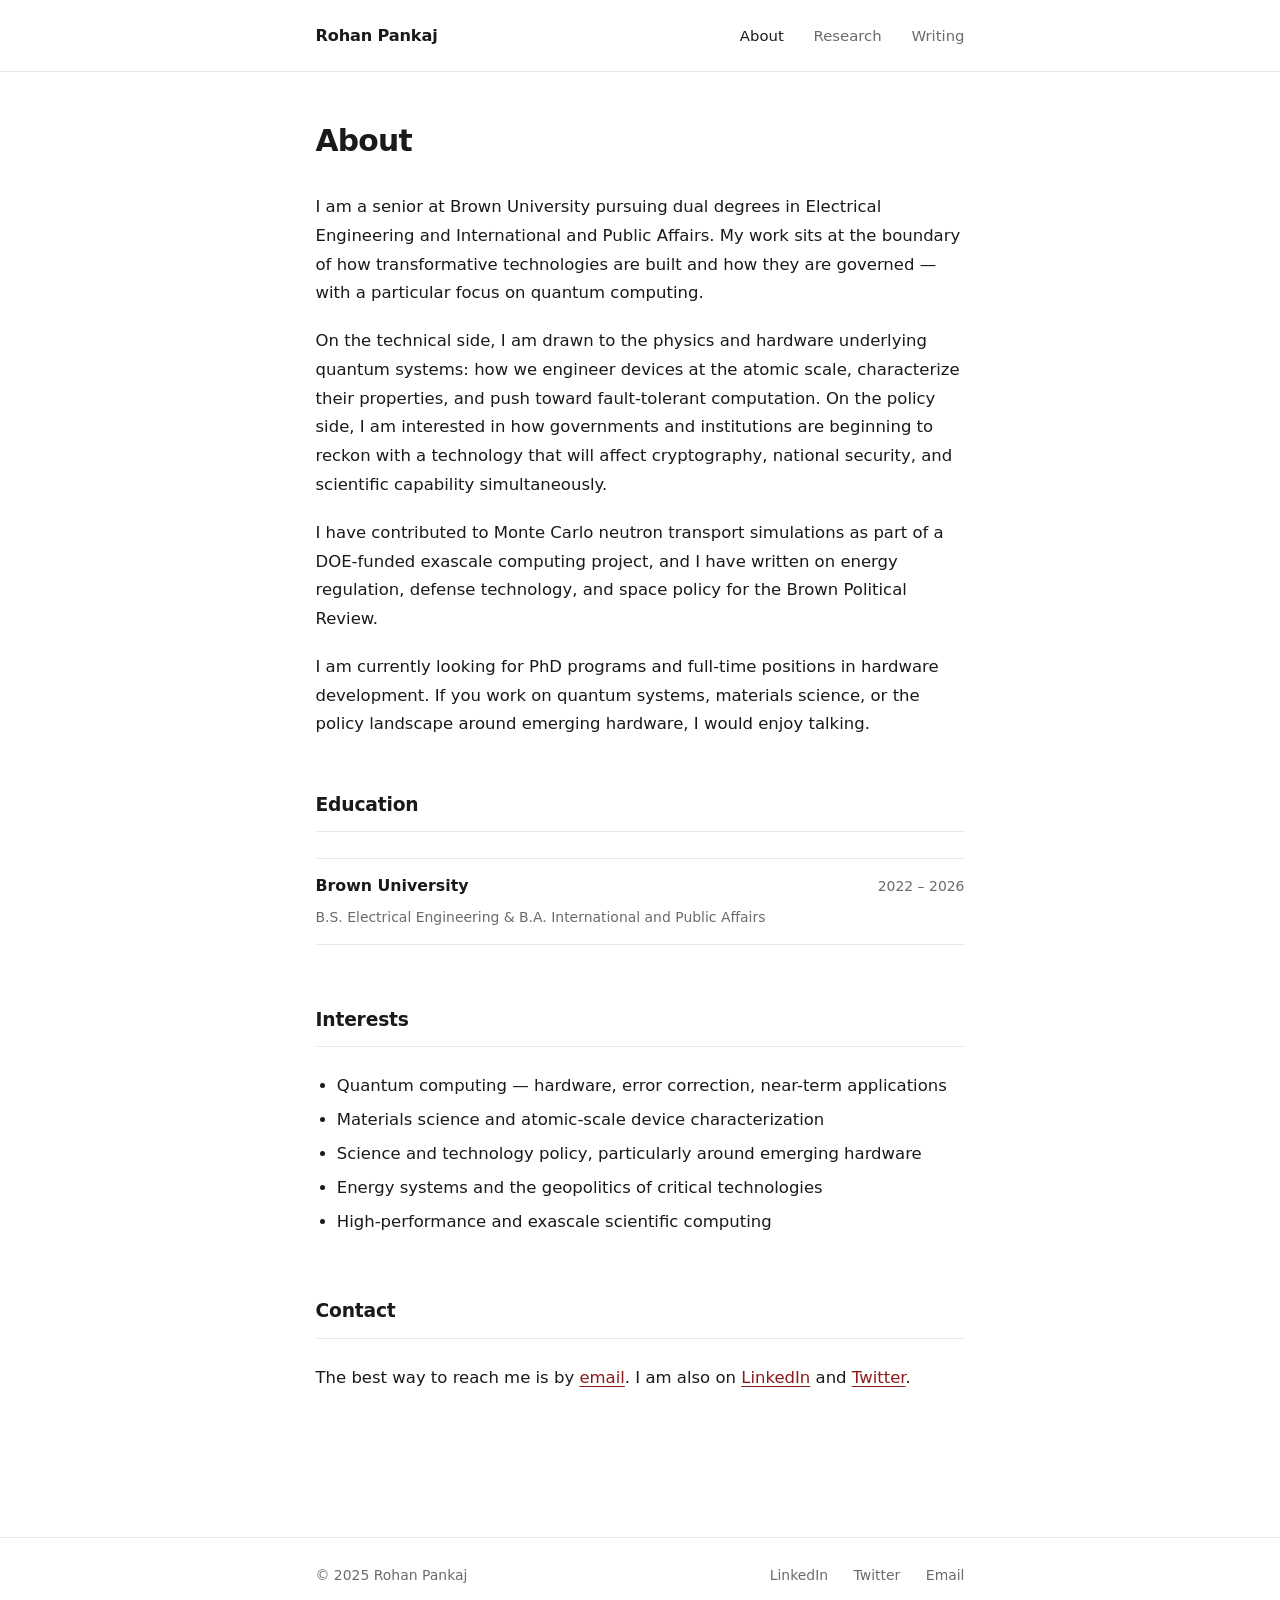
==== about.html @ aa8442dc "Initial commit" ====
<!DOCTYPE html>
<html lang="en">
<head>
  <meta charset="UTF-8" />
  <meta name="viewport" content="width=device-width, initial-scale=1.0" />
  <title>About &mdash; Rohan Pankaj</title>
  <meta name="description" content="About Rohan Pankaj — quantum computing, hardware, and science policy at Brown University." />
  <link rel="stylesheet" href="css/style.css" />
</head>
<body>

<nav>
  <div class="container">
    <a href="index.html" class="nav-name">Rohan Pankaj</a>
    <ul class="nav-links">
      <li><a href="about.html" class="active">About</a></li>
      <li><a href="research.html">Research</a></li>
      <li><a href="writing.html">Writing</a></li>
    </ul>
  </div>
</nav>

<main>
  <div class="container">

    <h1 class="page-title">About</h1>

    <div class="prose">
      <p>
        I am a senior at Brown University pursuing dual degrees in Electrical Engineering
        and International and Public Affairs. My work sits at the boundary of how
        transformative technologies are built and how they are governed — with a particular
        focus on quantum computing.
      </p>
      <p>
        On the technical side, I am drawn to the physics and hardware underlying quantum
        systems: how we engineer devices at the atomic scale, characterize their properties,
        and push toward fault-tolerant computation. On the policy side, I am interested in
        how governments and institutions are beginning to reckon with a technology that will
        affect cryptography, national security, and scientific capability simultaneously.
      </p>
      <p>
        I have contributed to Monte Carlo neutron transport simulations as part of a
        DOE-funded exascale computing project, and I have written on energy regulation,
        defense technology, and space policy for the Brown Political Review.
      </p>
      <p>
        I am currently looking for PhD programs and full-time positions in hardware
        development. If you work on quantum systems, materials science, or the policy
        landscape around emerging hardware, I would enjoy talking.
      </p>
    </div>

    <section class="section" style="margin-top: 3rem;">
      <div class="section-header">
        <h2>Education</h2>
      </div>
      <div>
        <div class="edu-item">
          <div class="edu-left">
            <h3>Brown University</h3>
            <span class="edu-detail">B.S. Electrical Engineering &amp; B.A. International and Public Affairs</span>
          </div>
          <span class="edu-year">2022 &ndash; 2026</span>
        </div>
      </div>
    </section>

    <section class="section">
      <div class="section-header">
        <h2>Interests</h2>
      </div>
      <div class="prose">
        <ul>
          <li>Quantum computing &mdash; hardware, error correction, near-term applications</li>
          <li>Materials science and atomic-scale device characterization</li>
          <li>Science and technology policy, particularly around emerging hardware</li>
          <li>Energy systems and the geopolitics of critical technologies</li>
          <li>High-performance and exascale scientific computing</li>
        </ul>
      </div>
    </section>

    <section class="section">
      <div class="section-header">
        <h2>Contact</h2>
      </div>
      <div class="prose">
        <p>
          The best way to reach me is by <a href="mailto:rohan@rohanpankaj.com">email</a>.
          I am also on <a href="https://linkedin.com/in/rohanpankaj" target="_blank" rel="noopener">LinkedIn</a>
          and <a href="https://twitter.com/RohanSPankaj" target="_blank" rel="noopener">Twitter</a>.
        </p>
      </div>
    </section>

  </div>
</main>

<footer>
  <div class="container">
    <span class="footer-copy">&copy; 2025 Rohan Pankaj</span>
    <div class="footer-links">
      <a href="https://linkedin.com/in/rohanpankaj" target="_blank" rel="noopener">LinkedIn</a>
      <a href="https://twitter.com/RohanSPankaj" target="_blank" rel="noopener">Twitter</a>
      <a href="mailto:rohan@rohanpankaj.com">Email</a>
    </div>
  </div>
</footer>

</body>
</html>
---- css/style.css ----
*, *::before, *::after {
  box-sizing: border-box;
  margin: 0;
  padding: 0;
}

:root {
  --bg: #ffffff;
  --surface: #f7f7f7;
  --text: #1a1a1a;
  --text-muted: #6b6b6b;
  --accent: #8B1A1A;
  --accent-light: #fdf3f3;
  --border: #e8e8e8;
  --max-w: 700px;
}

html {
  font-size: 17px;
  scroll-behavior: smooth;
}

body {
  background: var(--bg);
  color: var(--text);
  font-family: system-ui, -apple-system, BlinkMacSystemFont, 'Segoe UI', Helvetica, Arial, sans-serif;
  line-height: 1.65;
  min-height: 100vh;
  display: flex;
  flex-direction: column;
}

/* ── Layout ── */
.container {
  max-width: var(--max-w);
  margin: 0 auto;
  padding: 0 1.5rem;
}

main {
  flex: 1;
  padding: 3rem 0 5rem;
}

/* ── Nav ── */
nav {
  border-bottom: 1px solid var(--border);
  padding: 1.25rem 0;
}

nav .container {
  display: flex;
  align-items: baseline;
  justify-content: space-between;
  flex-wrap: wrap;
  gap: 0.75rem;
}

.nav-name {
  font-weight: 600;
  font-size: 0.95rem;
  color: var(--text);
  text-decoration: none;
  letter-spacing: -0.01em;
}

.nav-links {
  display: flex;
  gap: 1.75rem;
  list-style: none;
}

.nav-links a {
  color: var(--text-muted);
  text-decoration: none;
  font-size: 0.875rem;
  transition: color 0.12s;
}

.nav-links a:hover,
.nav-links a.active {
  color: var(--text);
}

/* ── Footer ── */
footer {
  border-top: 1px solid var(--border);
  padding: 1.5rem 0;
}

footer .container {
  display: flex;
  justify-content: space-between;
  align-items: center;
  flex-wrap: wrap;
  gap: 0.5rem;
}

.footer-copy {
  font-size: 0.82rem;
  color: var(--text-muted);
}

.footer-links {
  display: flex;
  gap: 1.5rem;
}

.footer-links a {
  font-size: 0.82rem;
  color: var(--text-muted);
  text-decoration: none;
  transition: color 0.12s;
}

.footer-links a:hover {
  color: var(--accent);
}

/* ── Typography ── */
h1 {
  font-size: 2rem;
  font-weight: 600;
  line-height: 1.2;
  letter-spacing: -0.025em;
}

h2 {
  font-size: 1.1rem;
  font-weight: 600;
  letter-spacing: -0.01em;
}

h3 {
  font-size: 0.95rem;
  font-weight: 600;
}

p { margin-bottom: 1rem; }
p:last-child { margin-bottom: 0; }

a { color: var(--accent); }

/* ── Section ── */
.section {
  margin-bottom: 3.5rem;
}

.section-header {
  display: flex;
  align-items: baseline;
  justify-content: space-between;
  border-bottom: 1px solid var(--border);
  padding-bottom: 0.6rem;
  margin-bottom: 1.5rem;
}

.section-header h2 { margin: 0; }

.see-all {
  font-size: 0.8rem;
  color: var(--text-muted);
  text-decoration: none;
  transition: color 0.12s;
}

.see-all:hover { color: var(--accent); }

/* ── Hero ── */
.hero {
  margin-bottom: 4rem;
  padding-top: 1rem;
}

.hero h1 {
  margin-bottom: 0.4rem;
}

.hero .tagline {
  font-size: 0.95rem;
  color: var(--text-muted);
  margin-bottom: 1.5rem;
}

.hero-bio {
  font-size: 1rem;
  line-height: 1.7;
  max-width: 600px;
  color: var(--text);
}

/* ── Writing list ── */
.writing-list {
  display: flex;
  flex-direction: column;
}

.writing-item {
  display: flex;
  justify-content: space-between;
  align-items: baseline;
  padding: 0.9rem 0;
  border-bottom: 1px solid var(--border);
  gap: 1rem;
}

.writing-item:first-child {
  border-top: 1px solid var(--border);
}

.writing-item-left { flex: 1; }

.writing-item .source {
  font-size: 0.72rem;
  text-transform: uppercase;
  letter-spacing: 0.06em;
  color: var(--text-muted);
  display: block;
  margin-bottom: 0.15rem;
}

.writing-item a {
  text-decoration: none;
  color: var(--text);
  font-size: 0.93rem;
  transition: color 0.12s;
}

.writing-item a:hover { color: var(--accent); }

.writing-item .date {
  font-size: 0.78rem;
  color: var(--text-muted);
  white-space: nowrap;
  flex-shrink: 0;
}

.draft-badge {
  display: inline-block;
  font-size: 0.68rem;
  padding: 0.1rem 0.45rem;
  background: #f0f0f0;
  color: var(--text-muted);
  border-radius: 3px;
  vertical-align: middle;
  margin-left: 0.4rem;
  letter-spacing: 0.03em;
}

/* ── Project cards ── */
.project-list {
  display: flex;
  flex-direction: column;
  gap: 1rem;
}

.project-card {
  padding: 1.25rem 1.5rem;
  background: var(--surface);
  border-radius: 6px;
  border: 1px solid var(--border);
}

.project-card-top {
  display: flex;
  align-items: baseline;
  justify-content: space-between;
  gap: 1rem;
  margin-bottom: 0.4rem;
  flex-wrap: wrap;
}

.project-card h3 { font-size: 0.95rem; }

.project-org {
  font-size: 0.75rem;
  color: var(--text-muted);
  text-transform: uppercase;
  letter-spacing: 0.05em;
  white-space: nowrap;
}

.project-card p {
  font-size: 0.875rem;
  color: var(--text-muted);
  margin-bottom: 0.75rem;
}

.project-link {
  font-size: 0.82rem;
  text-decoration: none;
  color: var(--accent);
  transition: opacity 0.12s;
}

.project-link:hover { opacity: 0.75; }

/* ── Publications ── */
.pub-list {
  display: flex;
  flex-direction: column;
}

.pub-item {
  padding: 1rem 0;
  border-bottom: 1px solid var(--border);
}

.pub-item:first-child { border-top: 1px solid var(--border); }

.pub-title {
  font-size: 0.93rem;
  font-weight: 600;
  margin-bottom: 0.3rem;
  line-height: 1.45;
}

.pub-authors {
  font-size: 0.8rem;
  color: var(--text-muted);
  margin-bottom: 0.25rem;
  line-height: 1.5;
}

.pub-venue {
  font-size: 0.8rem;
  color: var(--text-muted);
  margin-bottom: 0.35rem;
}

.pub-link {
  font-size: 0.8rem;
  color: var(--accent);
  text-decoration: none;
}

.pub-link:hover { text-decoration: underline; }

/* ── Semantic Scholar auto-load ── */
#pubs-loading {
  font-size: 0.85rem;
  color: var(--text-muted);
  padding: 1rem 0;
}

/* ── Prose (about + post pages) ── */
.page-title {
  font-size: 1.75rem;
  font-weight: 600;
  letter-spacing: -0.025em;
  margin-bottom: 2rem;
}

.prose {
  font-size: 0.97rem;
  line-height: 1.75;
}

.prose h2 {
  font-size: 1.05rem;
  font-weight: 600;
  margin-top: 2.25rem;
  margin-bottom: 0.6rem;
  color: var(--text);
}

.prose p { margin-bottom: 1.1rem; }

.prose a {
  text-underline-offset: 3px;
  text-decoration-thickness: 1px;
}

.prose ul {
  padding-left: 1.25rem;
  margin-bottom: 1.1rem;
}

.prose li { margin-bottom: 0.3rem; }

/* ── Education list ── */
.edu-item {
  display: flex;
  justify-content: space-between;
  align-items: baseline;
  padding: 0.85rem 0;
  border-bottom: 1px solid var(--border);
  flex-wrap: wrap;
  gap: 0.25rem;
}

.edu-item:first-child { border-top: 1px solid var(--border); }

.edu-left h3 { font-size: 0.93rem; margin-bottom: 0.15rem; }

.edu-detail {
  font-size: 0.82rem;
  color: var(--text-muted);
}

.edu-year {
  font-size: 0.82rem;
  color: var(--text-muted);
  white-space: nowrap;
}

/* ── Post page ── */
.post-header {
  margin-bottom: 2.5rem;
  padding-bottom: 1.5rem;
  border-bottom: 1px solid var(--border);
}

.post-header h1 {
  font-size: 1.65rem;
  margin-bottom: 0.5rem;
}

.post-meta {
  font-size: 0.83rem;
  color: var(--text-muted);
}

.post-back {
  display: inline-block;
  font-size: 0.83rem;
  color: var(--text-muted);
  text-decoration: none;
  margin-bottom: 2rem;
  transition: color 0.12s;
}

.post-back:hover { color: var(--accent); }

.post-body {
  font-size: 1rem;
  line-height: 1.78;
}

.post-body h2 {
  font-size: 1.1rem;
  font-weight: 600;
  margin-top: 2.25rem;
  margin-bottom: 0.75rem;
  letter-spacing: -0.01em;
}

.post-body p { margin-bottom: 1.2rem; }

.post-body a {
  text-underline-offset: 3px;
  text-decoration-thickness: 1px;
}

/* ── Red accent details ── */
.accent-rule {
  display: block;
  width: 2.5rem;
  height: 2px;
  background: var(--accent);
  margin-bottom: 1.75rem;
}

/* ── Responsive ── */
@media (max-width: 580px) {
  html { font-size: 16px; }

  h1 { font-size: 1.65rem; }

  main { padding: 2rem 0 3.5rem; }

  .hero { margin-bottom: 2.5rem; }

  .nav-links { gap: 1.1rem; }

  .writing-item {
    flex-direction: column;
    gap: 0.2rem;
    align-items: flex-start;
  }

  .edu-item { flex-direction: column; gap: 0.1rem; }

  .project-card-top { flex-direction: column; gap: 0.2rem; }

  footer .container { flex-direction: column; align-items: flex-start; }
}
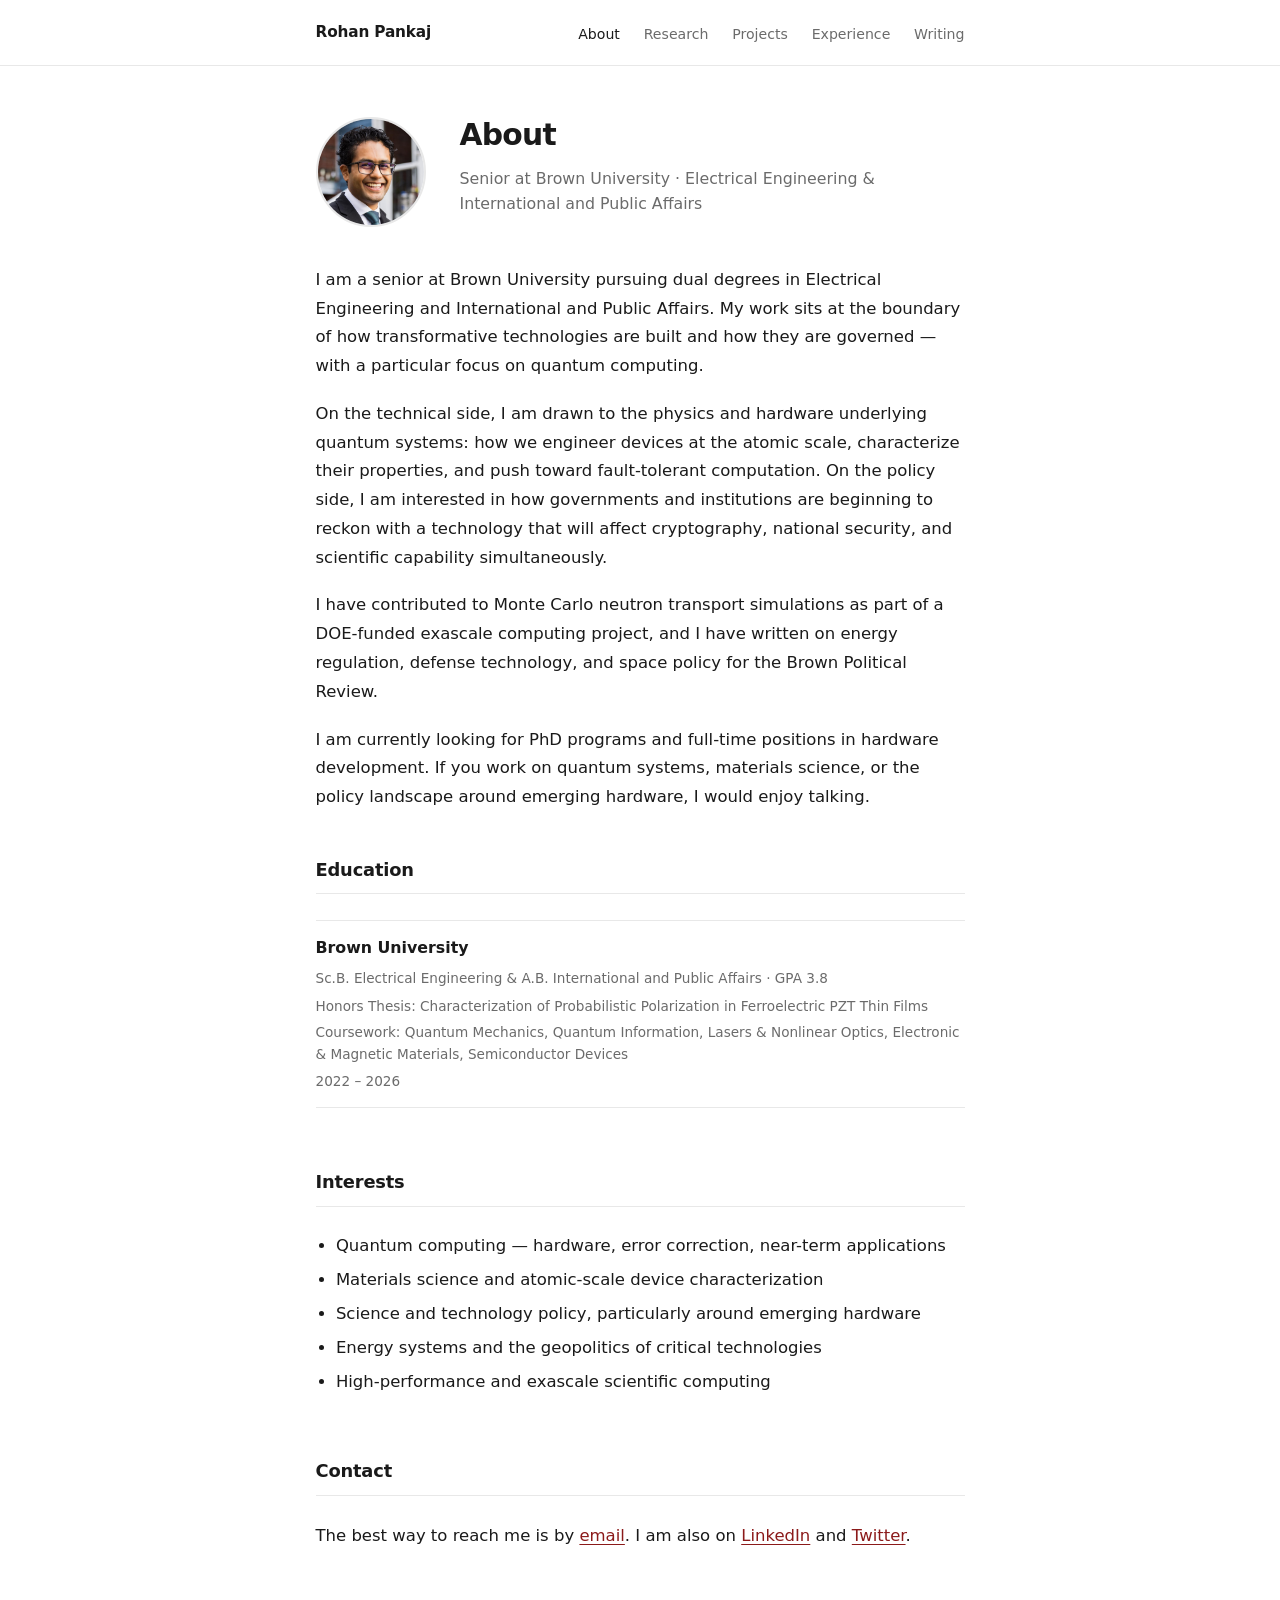
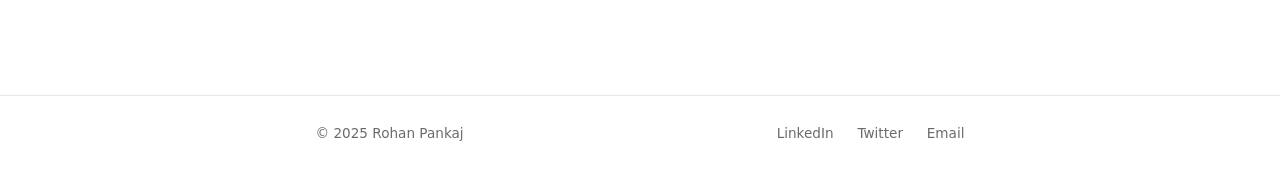
==== commit 0bd18e66: "Add projects, experience pages; photos, Bloch sphere animation" ====
--- a/about.html
+++ b/about.html
@@ -15,6 +15,8 @@
     <ul class="nav-links">
       <li><a href="about.html" class="active">About</a></li>
       <li><a href="research.html">Research</a></li>
+      <li><a href="projects.html">Projects</a></li>
+      <li><a href="experience.html">Experience</a></li>
       <li><a href="writing.html">Writing</a></li>
     </ul>
   </div>
@@ -23,14 +25,26 @@
 <main>
   <div class="container">
 
-    <h1 class="page-title">About</h1>
+    <div class="about-header fade-in">
+      <img
+        src="photos/headshot.jpg"
+        alt="Rohan Pankaj"
+        class="about-photo"
+      />
+      <div class="about-header-text">
+        <h1 class="page-title">About</h1>
+        <p style="font-size:0.93rem; color:var(--text-muted); line-height:1.6;">
+          Senior at Brown University &middot; Electrical Engineering &amp; International and Public Affairs
+        </p>
+      </div>
+    </div>
 
-    <div class="prose">
+    <div class="prose fade-in">
       <p>
         I am a senior at Brown University pursuing dual degrees in Electrical Engineering
         and International and Public Affairs. My work sits at the boundary of how
-        transformative technologies are built and how they are governed — with a particular
-        focus on quantum computing.
+        transformative technologies are built and how they are governed &mdash; with a
+        particular focus on quantum computing.
       </p>
       <p>
         On the technical side, I am drawn to the physics and hardware underlying quantum
@@ -51,7 +65,7 @@
       </p>
     </div>
 
-    <section class="section" style="margin-top: 3rem;">
+    <section class="section fade-in" style="margin-top:2.5rem;">
       <div class="section-header">
         <h2>Education</h2>
       </div>
@@ -59,14 +73,21 @@
         <div class="edu-item">
           <div class="edu-left">
             <h3>Brown University</h3>
-            <span class="edu-detail">B.S. Electrical Engineering &amp; B.A. International and Public Affairs</span>
+            <span class="edu-detail">Sc.B. Electrical Engineering &amp; A.B. International and Public Affairs &middot; GPA 3.8</span>
+            <span class="edu-detail" style="display:block; margin-top:0.2rem;">
+              Honors Thesis: Characterization of Probabilistic Polarization in Ferroelectric PZT Thin Films
+            </span>
+            <span class="edu-detail" style="display:block; margin-top:0.2rem;">
+              Coursework: Quantum Mechanics, Quantum Information, Lasers &amp; Nonlinear Optics,
+              Electronic &amp; Magnetic Materials, Semiconductor Devices
+            </span>
           </div>
           <span class="edu-year">2022 &ndash; 2026</span>
         </div>
       </div>
     </section>
 
-    <section class="section">
+    <section class="section fade-in">
       <div class="section-header">
         <h2>Interests</h2>
       </div>
@@ -81,14 +102,15 @@
       </div>
     </section>
 
-    <section class="section">
+    <section class="section fade-in">
       <div class="section-header">
         <h2>Contact</h2>
       </div>
       <div class="prose">
         <p>
           The best way to reach me is by <a href="mailto:rohan@rohanpankaj.com">email</a>.
-          I am also on <a href="https://linkedin.com/in/rohanpankaj" target="_blank" rel="noopener">LinkedIn</a>
+          I am also on
+          <a href="https://linkedin.com/in/rohanpankaj" target="_blank" rel="noopener">LinkedIn</a>
           and <a href="https://twitter.com/RohanSPankaj" target="_blank" rel="noopener">Twitter</a>.
         </p>
       </div>
@@ -108,5 +130,12 @@
   </div>
 </footer>
 
+<script>
+const observer = new IntersectionObserver(entries => {
+  entries.forEach(e => { if (e.isIntersecting) e.target.classList.add('visible'); });
+}, { threshold: 0.08 });
+document.querySelectorAll('.fade-in').forEach(el => observer.observe(el));
+</script>
+
 </body>
-</html>+</html>
--- a/css/style.css
+++ b/css/style.css
@@ -45,35 +45,37 @@
 /* ── Nav ── */
 nav {
   border-bottom: 1px solid var(--border);
-  padding: 1.25rem 0;
+  padding: 1.1rem 0;
 }
 
 nav .container {
   display: flex;
-  align-items: baseline;
+  align-items: center;
   justify-content: space-between;
   flex-wrap: wrap;
-  gap: 0.75rem;
+  gap: 0.6rem;
 }
 
 .nav-name {
   font-weight: 600;
-  font-size: 0.95rem;
+  font-size: 0.9rem;
   color: var(--text);
   text-decoration: none;
   letter-spacing: -0.01em;
+  flex-shrink: 0;
 }
 
 .nav-links {
   display: flex;
-  gap: 1.75rem;
+  flex-wrap: wrap;
+  gap: 0.25rem 1.4rem;
   list-style: none;
 }
 
 .nav-links a {
   color: var(--text-muted);
   text-decoration: none;
-  font-size: 0.875rem;
+  font-size: 0.83rem;
   transition: color 0.12s;
 }
 
@@ -97,25 +99,23 @@
 }
 
 .footer-copy {
-  font-size: 0.82rem;
+  font-size: 0.8rem;
   color: var(--text-muted);
 }
 
 .footer-links {
   display: flex;
-  gap: 1.5rem;
+  gap: 1.4rem;
 }
 
 .footer-links a {
-  font-size: 0.82rem;
+  font-size: 0.8rem;
   color: var(--text-muted);
   text-decoration: none;
   transition: color 0.12s;
 }
 
-.footer-links a:hover {
-  color: var(--accent);
-}
+.footer-links a:hover { color: var(--accent); }
 
 /* ── Typography ── */
 h1 {
@@ -126,15 +126,12 @@
 }
 
 h2 {
-  font-size: 1.1rem;
+  font-size: 1.05rem;
   font-weight: 600;
   letter-spacing: -0.01em;
 }
 
-h3 {
-  font-size: 0.95rem;
-  font-weight: 600;
-}
+h3 { font-size: 0.95rem; font-weight: 600; }
 
 p { margin-bottom: 1rem; }
 p:last-child { margin-bottom: 0; }
@@ -142,94 +139,165 @@
 a { color: var(--accent); }
 
 /* ── Section ── */
-.section {
-  margin-bottom: 3.5rem;
-}
+.section { margin-bottom: 3.5rem; }
 
 .section-header {
   display: flex;
   align-items: baseline;
   justify-content: space-between;
   border-bottom: 1px solid var(--border);
-  padding-bottom: 0.6rem;
+  padding-bottom: 0.55rem;
   margin-bottom: 1.5rem;
 }
 
 .section-header h2 { margin: 0; }
 
 .see-all {
-  font-size: 0.8rem;
+  font-size: 0.78rem;
   color: var(--text-muted);
   text-decoration: none;
   transition: color 0.12s;
 }
 
 .see-all:hover { color: var(--accent); }
+
+/* ── Accent rule ── */
+.accent-rule {
+  display: block;
+  width: 2rem;
+  height: 2px;
+  background: var(--accent);
+  margin-bottom: 1.5rem;
+}
 
 /* ── Hero ── */
 .hero {
   margin-bottom: 4rem;
-  padding-top: 1rem;
-}
-
-.hero h1 {
-  margin-bottom: 0.4rem;
-}
-
-.hero .tagline {
-  font-size: 0.95rem;
-  color: var(--text-muted);
-  margin-bottom: 1.5rem;
+  padding-top: 0.75rem;
+}
+
+.hero-inner {
+  display: flex;
+  align-items: center;
+  gap: 2.5rem;
+}
+
+.hero-text { flex: 1; min-width: 0; }
+
+.hero-visual {
+  flex-shrink: 0;
+  display: flex;
+  flex-direction: column;
+  align-items: center;
+}
+
+.hero h1 { margin-bottom: 0.35rem; }
+
+.tagline {
+  font-size: 0.9rem;
+  color: var(--text-muted);
+  margin-bottom: 1.25rem;
 }
 
 .hero-bio {
-  font-size: 1rem;
-  line-height: 1.7;
-  max-width: 600px;
+  font-size: 0.97rem;
+  line-height: 1.72;
   color: var(--text);
 }
 
+/* ── Bloch sphere ── */
+#bloch {
+  display: block;
+  cursor: default;
+}
+
+.bloch-label {
+  font-size: 0.65rem;
+  color: var(--text-muted);
+  text-transform: uppercase;
+  letter-spacing: 0.07em;
+  margin-top: 0.5rem;
+  text-align: center;
+}
+
+/* ── Profile photo (about page) ── */
+.about-header {
+  display: flex;
+  align-items: flex-start;
+  gap: 2rem;
+  margin-bottom: 2.25rem;
+}
+
+.about-photo {
+  width: 110px;
+  height: 110px;
+  border-radius: 50%;
+  object-fit: cover;
+  object-position: center top;
+  flex-shrink: 0;
+  border: 2px solid var(--border);
+}
+
+.about-header-text { flex: 1; }
+
+.about-header-text .page-title { margin-bottom: 0.75rem; }
+
+/* ── Lab photo ── */
+.lab-photo-wrap {
+  margin: 1.5rem 0 0.5rem;
+}
+
+.lab-photo {
+  width: 100%;
+  border-radius: 8px;
+  object-fit: cover;
+  display: block;
+  max-height: 340px;
+}
+
+.photo-caption {
+  font-size: 0.76rem;
+  color: var(--text-muted);
+  margin-top: 0.45rem;
+  text-align: left;
+}
+
 /* ── Writing list ── */
-.writing-list {
-  display: flex;
-  flex-direction: column;
-}
+.writing-list { display: flex; flex-direction: column; }
 
 .writing-item {
   display: flex;
   justify-content: space-between;
   align-items: baseline;
-  padding: 0.9rem 0;
+  padding: 0.85rem 0;
   border-bottom: 1px solid var(--border);
   gap: 1rem;
 }
 
-.writing-item:first-child {
-  border-top: 1px solid var(--border);
-}
-
-.writing-item-left { flex: 1; }
+.writing-item:first-child { border-top: 1px solid var(--border); }
+
+.writing-item-left { flex: 1; min-width: 0; }
 
 .writing-item .source {
-  font-size: 0.72rem;
+  font-size: 0.7rem;
   text-transform: uppercase;
-  letter-spacing: 0.06em;
+  letter-spacing: 0.07em;
   color: var(--text-muted);
   display: block;
-  margin-bottom: 0.15rem;
+  margin-bottom: 0.12rem;
 }
 
 .writing-item a {
   text-decoration: none;
   color: var(--text);
-  font-size: 0.93rem;
+  font-size: 0.92rem;
   transition: color 0.12s;
 }
 
 .writing-item a:hover { color: var(--accent); }
 
 .writing-item .date {
-  font-size: 0.78rem;
+  font-size: 0.76rem;
   color: var(--text-muted);
   white-space: nowrap;
   flex-shrink: 0;
@@ -237,14 +305,13 @@
 
 .draft-badge {
   display: inline-block;
-  font-size: 0.68rem;
-  padding: 0.1rem 0.45rem;
+  font-size: 0.66rem;
+  padding: 0.08rem 0.42rem;
   background: #f0f0f0;
   color: var(--text-muted);
   border-radius: 3px;
   vertical-align: middle;
   margin-left: 0.4rem;
-  letter-spacing: 0.03em;
 }
 
 /* ── Project cards ── */
@@ -255,51 +322,71 @@
 }
 
 .project-card {
-  padding: 1.25rem 1.5rem;
+  padding: 1.2rem 1.4rem;
   background: var(--surface);
   border-radius: 6px;
   border: 1px solid var(--border);
+  transition: box-shadow 0.18s ease, transform 0.18s ease;
+}
+
+.project-card:hover {
+  transform: translateY(-2px);
+  box-shadow: 0 4px 18px rgba(0, 0, 0, 0.06);
 }
 
 .project-card-top {
   display: flex;
   align-items: baseline;
   justify-content: space-between;
-  gap: 1rem;
+  gap: 0.75rem;
   margin-bottom: 0.4rem;
   flex-wrap: wrap;
 }
 
-.project-card h3 { font-size: 0.95rem; }
-
 .project-org {
-  font-size: 0.75rem;
+  font-size: 0.72rem;
   color: var(--text-muted);
   text-transform: uppercase;
   letter-spacing: 0.05em;
   white-space: nowrap;
+  flex-shrink: 0;
 }
 
 .project-card p {
   font-size: 0.875rem;
   color: var(--text-muted);
   margin-bottom: 0.75rem;
-}
+  line-height: 1.6;
+}
+
+.project-card p:last-child { margin-bottom: 0; }
 
 .project-link {
-  font-size: 0.82rem;
+  font-size: 0.8rem;
   text-decoration: none;
   color: var(--accent);
   transition: opacity 0.12s;
 }
 
-.project-link:hover { opacity: 0.75; }
+.project-link:hover { opacity: 0.7; }
+
+.skill-tags {
+  display: flex;
+  flex-wrap: wrap;
+  gap: 0.35rem;
+  margin-top: 0.65rem;
+}
+
+.skill-tag {
+  font-size: 0.7rem;
+  padding: 0.15rem 0.5rem;
+  background: var(--accent-light);
+  color: var(--accent);
+  border-radius: 3px;
+}
 
 /* ── Publications ── */
-.pub-list {
-  display: flex;
-  flex-direction: column;
-}
+.pub-list { display: flex; flex-direction: column; }
 
 .pub-item {
   padding: 1rem 0;
@@ -309,41 +396,87 @@
 .pub-item:first-child { border-top: 1px solid var(--border); }
 
 .pub-title {
-  font-size: 0.93rem;
+  font-size: 0.92rem;
   font-weight: 600;
   margin-bottom: 0.3rem;
   line-height: 1.45;
 }
 
 .pub-authors {
-  font-size: 0.8rem;
+  font-size: 0.79rem;
   color: var(--text-muted);
   margin-bottom: 0.25rem;
-  line-height: 1.5;
+  line-height: 1.55;
 }
 
 .pub-venue {
-  font-size: 0.8rem;
+  font-size: 0.79rem;
   color: var(--text-muted);
   margin-bottom: 0.35rem;
 }
 
 .pub-link {
-  font-size: 0.8rem;
+  font-size: 0.79rem;
   color: var(--accent);
   text-decoration: none;
 }
 
 .pub-link:hover { text-decoration: underline; }
 
-/* ── Semantic Scholar auto-load ── */
 #pubs-loading {
   font-size: 0.85rem;
   color: var(--text-muted);
   padding: 1rem 0;
 }
 
-/* ── Prose (about + post pages) ── */
+/* ── Experience ── */
+.exp-list { display: flex; flex-direction: column; }
+
+.exp-item {
+  padding: 1.1rem 0;
+  border-bottom: 1px solid var(--border);
+}
+
+.exp-item:first-child { border-top: 1px solid var(--border); }
+
+.exp-header {
+  display: flex;
+  justify-content: space-between;
+  align-items: baseline;
+  flex-wrap: wrap;
+  gap: 0.35rem;
+  margin-bottom: 0.15rem;
+}
+
+.exp-role {
+  font-weight: 600;
+  font-size: 0.93rem;
+}
+
+.exp-dates {
+  font-size: 0.78rem;
+  color: var(--text-muted);
+  white-space: nowrap;
+}
+
+.exp-org {
+  font-size: 0.8rem;
+  color: var(--text-muted);
+  margin-bottom: 0.45rem;
+}
+
+.exp-bullets {
+  padding-left: 1.1rem;
+  margin: 0;
+}
+
+.exp-bullets li {
+  font-size: 0.875rem;
+  margin-bottom: 0.3rem;
+  line-height: 1.55;
+}
+
+/* ── Prose ── */
 .page-title {
   font-size: 1.75rem;
   font-weight: 600;
@@ -357,11 +490,10 @@
 }
 
 .prose h2 {
-  font-size: 1.05rem;
-  font-weight: 600;
-  margin-top: 2.25rem;
-  margin-bottom: 0.6rem;
-  color: var(--text);
+  font-size: 1rem;
+  font-weight: 600;
+  margin-top: 2rem;
+  margin-bottom: 0.55rem;
 }
 
 .prose p { margin-bottom: 1.1rem; }
@@ -372,13 +504,13 @@
 }
 
 .prose ul {
-  padding-left: 1.25rem;
+  padding-left: 1.2rem;
   margin-bottom: 1.1rem;
 }
 
 .prose li { margin-bottom: 0.3rem; }
 
-/* ── Education list ── */
+/* ── Education ── */
 .edu-item {
   display: flex;
   justify-content: space-between;
@@ -391,18 +523,11 @@
 
 .edu-item:first-child { border-top: 1px solid var(--border); }
 
-.edu-left h3 { font-size: 0.93rem; margin-bottom: 0.15rem; }
-
-.edu-detail {
-  font-size: 0.82rem;
-  color: var(--text-muted);
-}
-
-.edu-year {
-  font-size: 0.82rem;
-  color: var(--text-muted);
-  white-space: nowrap;
-}
+.edu-left h3 { font-size: 0.93rem; margin-bottom: 0.12rem; }
+
+.edu-detail { font-size: 0.8rem; color: var(--text-muted); }
+
+.edu-year { font-size: 0.8rem; color: var(--text-muted); white-space: nowrap; }
 
 /* ── Post page ── */
 .post-header {
@@ -411,19 +536,13 @@
   border-bottom: 1px solid var(--border);
 }
 
-.post-header h1 {
-  font-size: 1.65rem;
-  margin-bottom: 0.5rem;
-}
-
-.post-meta {
-  font-size: 0.83rem;
-  color: var(--text-muted);
-}
+.post-header h1 { font-size: 1.6rem; margin-bottom: 0.5rem; }
+
+.post-meta { font-size: 0.82rem; color: var(--text-muted); }
 
 .post-back {
   display: inline-block;
-  font-size: 0.83rem;
+  font-size: 0.82rem;
   color: var(--text-muted);
   text-decoration: none;
   margin-bottom: 2rem;
@@ -438,10 +557,10 @@
 }
 
 .post-body h2 {
-  font-size: 1.1rem;
+  font-size: 1.08rem;
   font-weight: 600;
   margin-top: 2.25rem;
-  margin-bottom: 0.75rem;
+  margin-bottom: 0.7rem;
   letter-spacing: -0.01em;
 }
 
@@ -452,17 +571,20 @@
   text-decoration-thickness: 1px;
 }
 
-/* ── Red accent details ── */
-.accent-rule {
-  display: block;
-  width: 2.5rem;
-  height: 2px;
-  background: var(--accent);
-  margin-bottom: 1.75rem;
+/* ── Fade-in on scroll ── */
+.fade-in {
+  opacity: 0;
+  transform: translateY(12px);
+  transition: opacity 0.5s ease, transform 0.5s ease;
+}
+
+.fade-in.visible {
+  opacity: 1;
+  transform: translateY(0);
 }
 
 /* ── Responsive ── */
-@media (max-width: 580px) {
+@media (max-width: 600px) {
   html { font-size: 16px; }
 
   h1 { font-size: 1.65rem; }
@@ -471,17 +593,31 @@
 
   .hero { margin-bottom: 2.5rem; }
 
-  .nav-links { gap: 1.1rem; }
+  .hero-inner {
+    flex-direction: column;
+    gap: 1.75rem;
+    align-items: flex-start;
+  }
+
+  .hero-visual { align-self: center; }
+
+  .nav-links { gap: 0.2rem 1rem; }
 
   .writing-item {
     flex-direction: column;
-    gap: 0.2rem;
+    gap: 0.15rem;
     align-items: flex-start;
   }
 
   .edu-item { flex-direction: column; gap: 0.1rem; }
 
-  .project-card-top { flex-direction: column; gap: 0.2rem; }
+  .exp-header { flex-direction: column; gap: 0.05rem; }
+
+  .project-card-top { flex-direction: column; gap: 0.15rem; }
+
+  .about-header { flex-direction: column; gap: 1rem; }
+
+  .about-photo { width: 90px; height: 90px; }
 
   footer .container { flex-direction: column; align-items: flex-start; }
-}+}
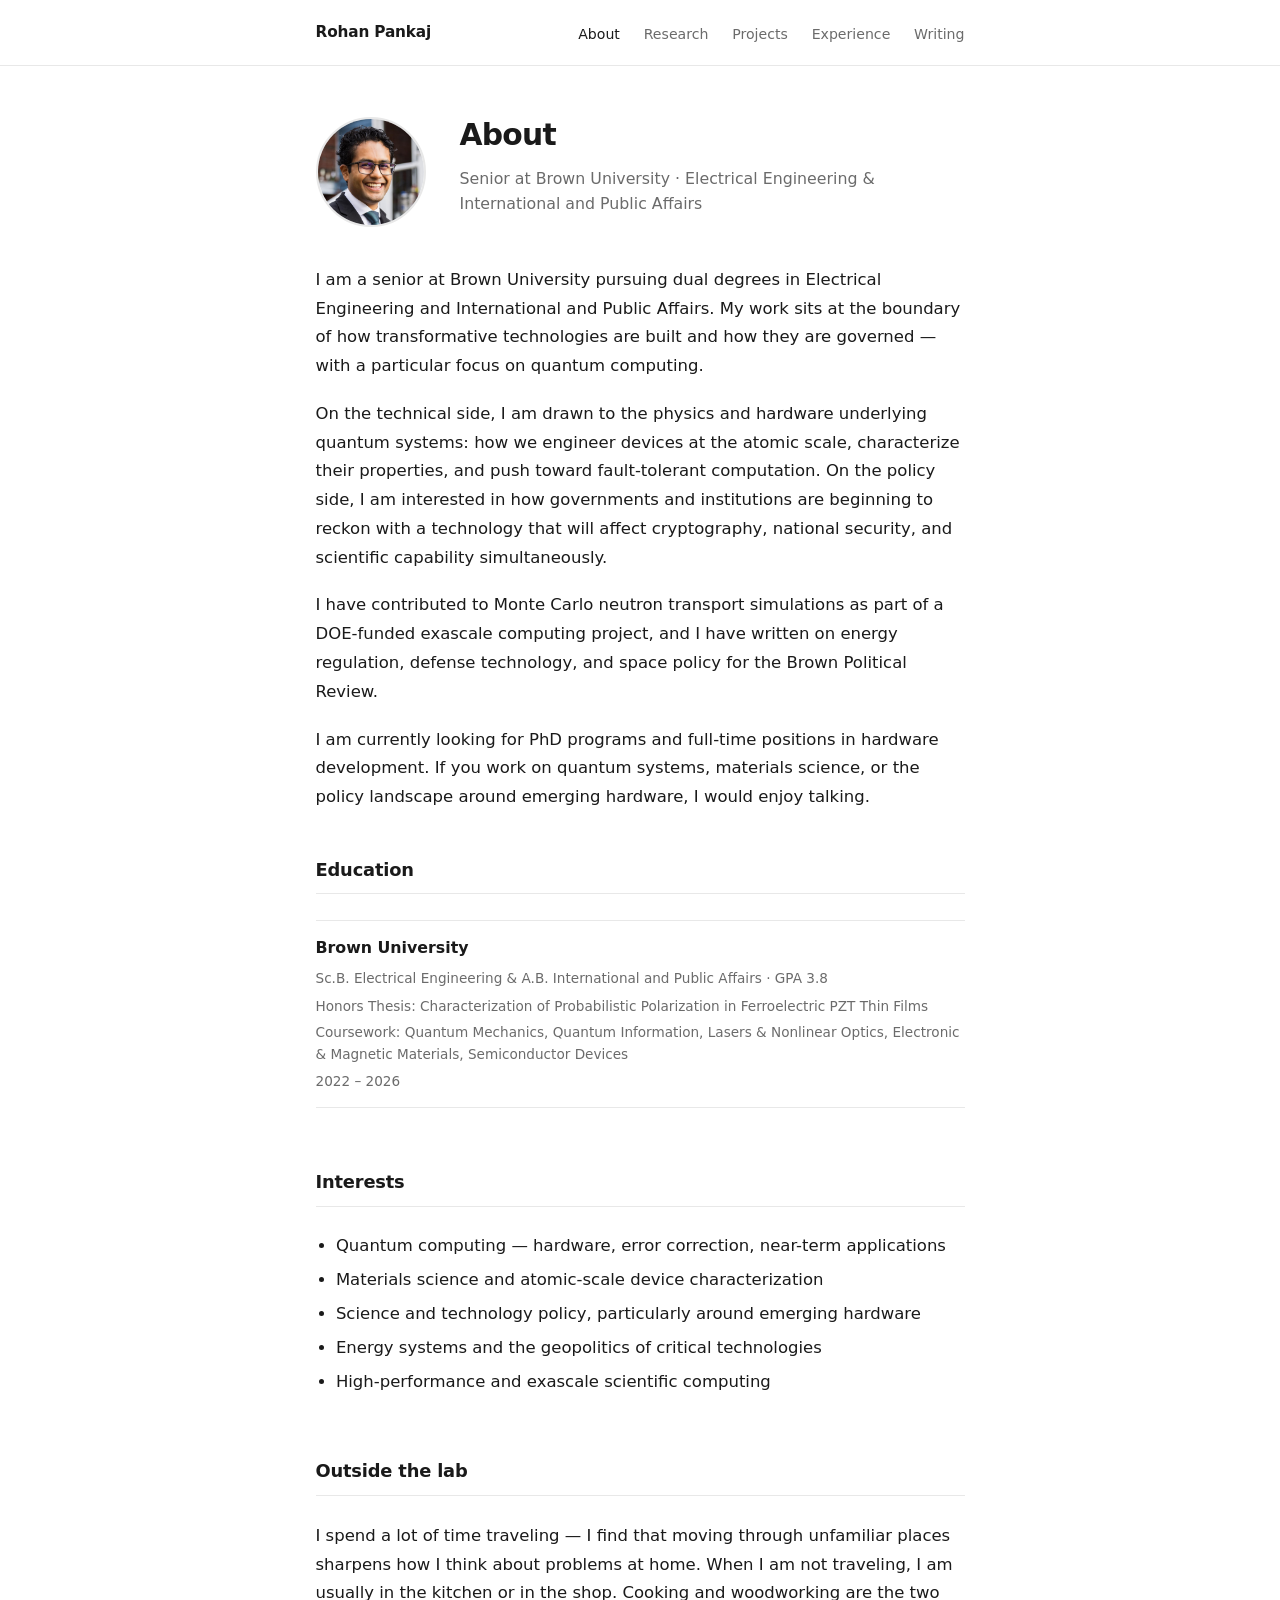
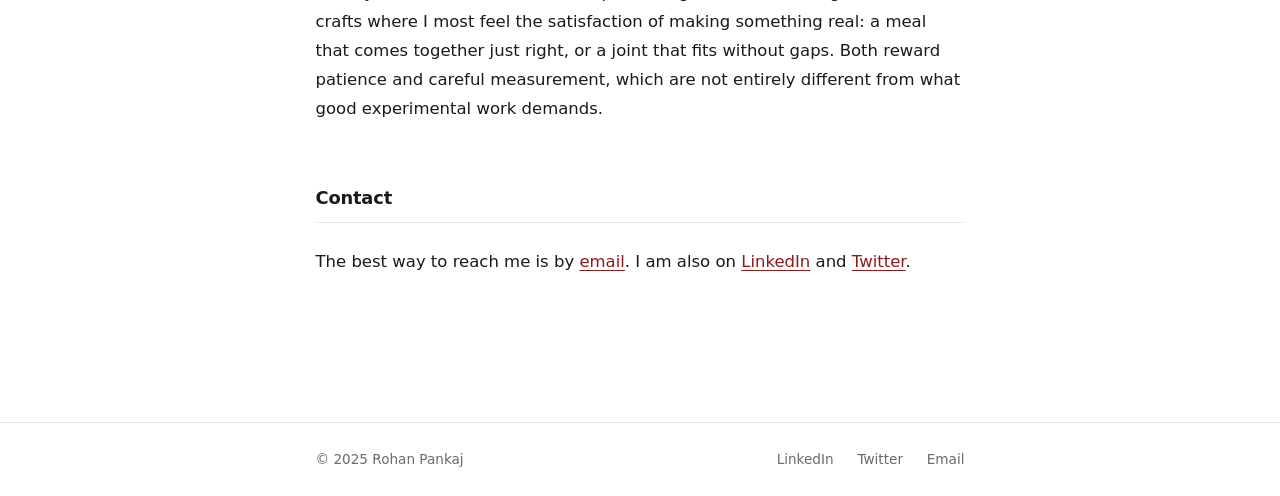
==== commit 0eecde8b: "added thesis and such" ====
--- a/about.html
+++ b/about.html
@@ -104,6 +104,22 @@
 
     <section class="section fade-in">
       <div class="section-header">
+        <h2>Outside the lab</h2>
+      </div>
+      <div class="prose">
+        <p>
+          I spend a lot of time traveling &mdash; I find that moving through unfamiliar places
+          sharpens how I think about problems at home. When I am not traveling, I am usually
+          in the kitchen or in the shop. Cooking and woodworking are the two crafts where I
+          most feel the satisfaction of making something real: a meal that comes together just
+          right, or a joint that fits without gaps. Both reward patience and careful measurement,
+          which are not entirely different from what good experimental work demands.
+        </p>
+      </div>
+    </section>
+
+    <section class="section fade-in">
+      <div class="section-header">
         <h2>Contact</h2>
       </div>
       <div class="prose">
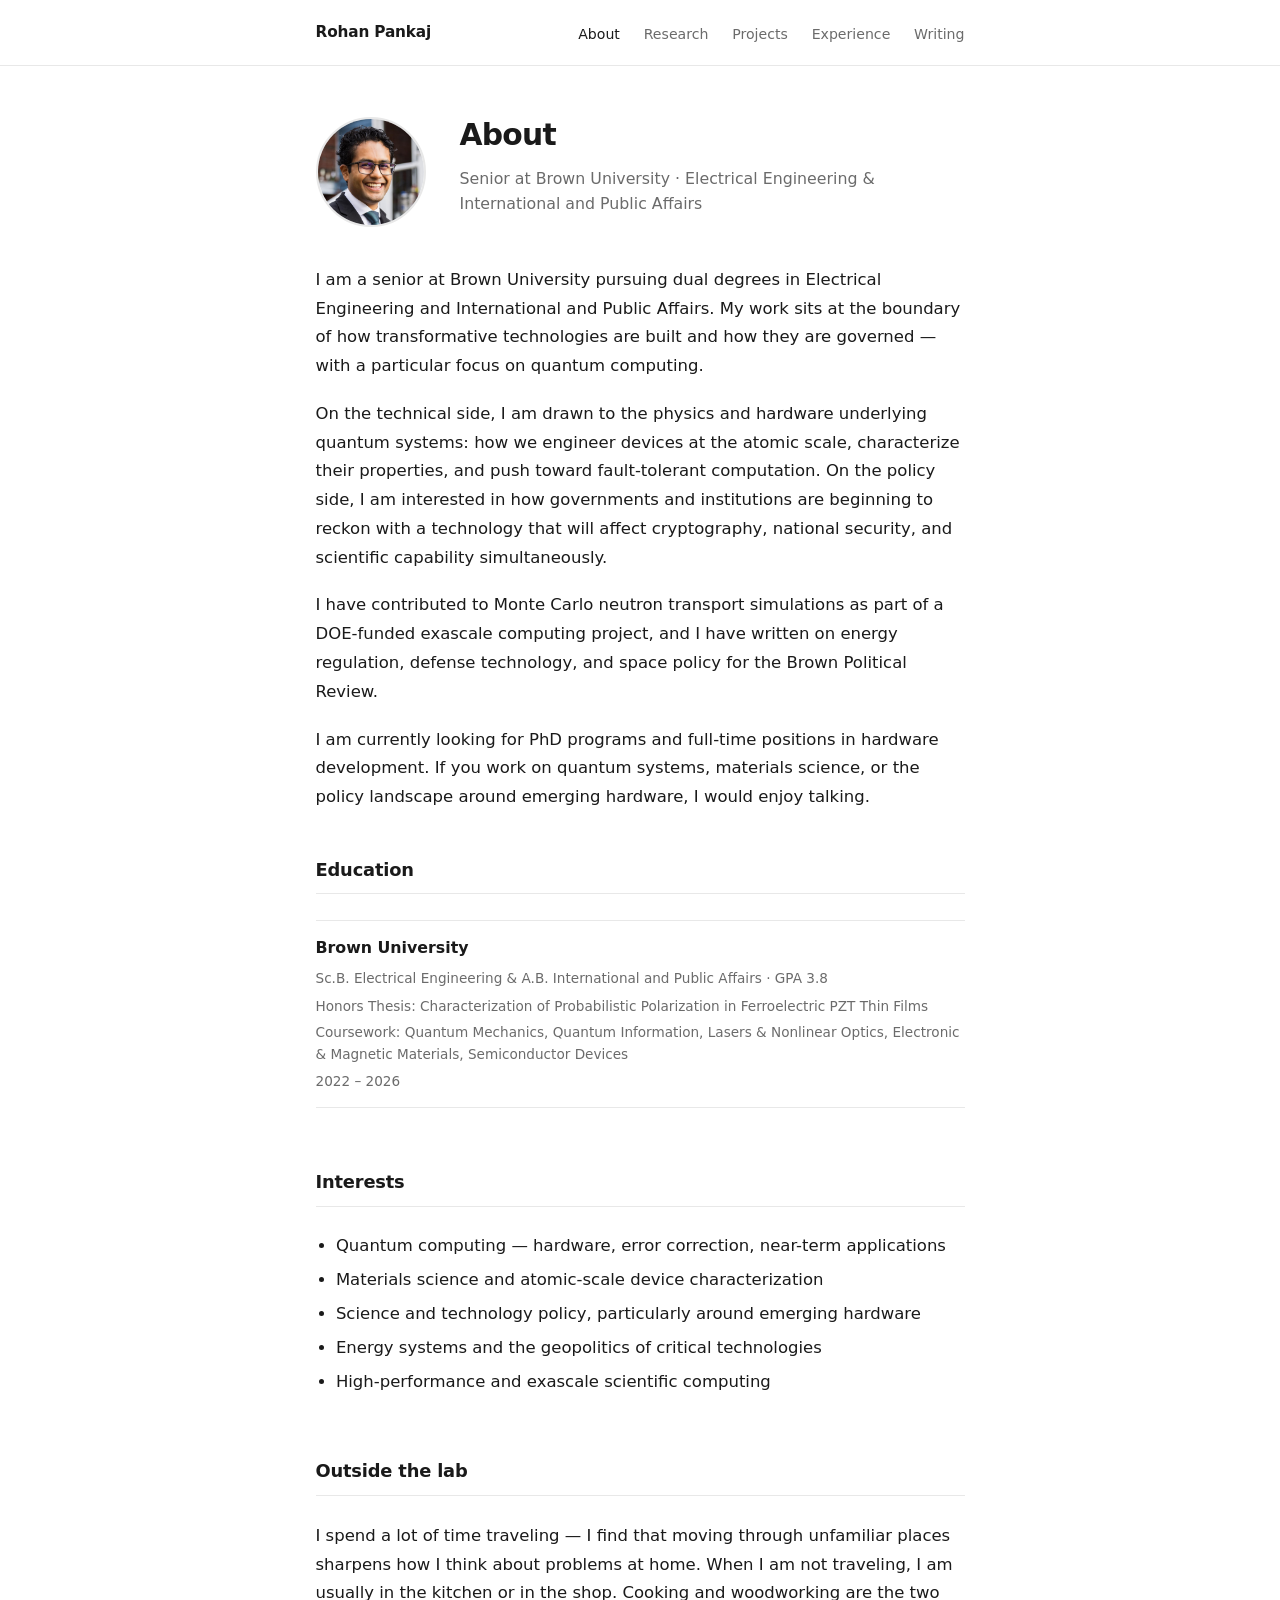
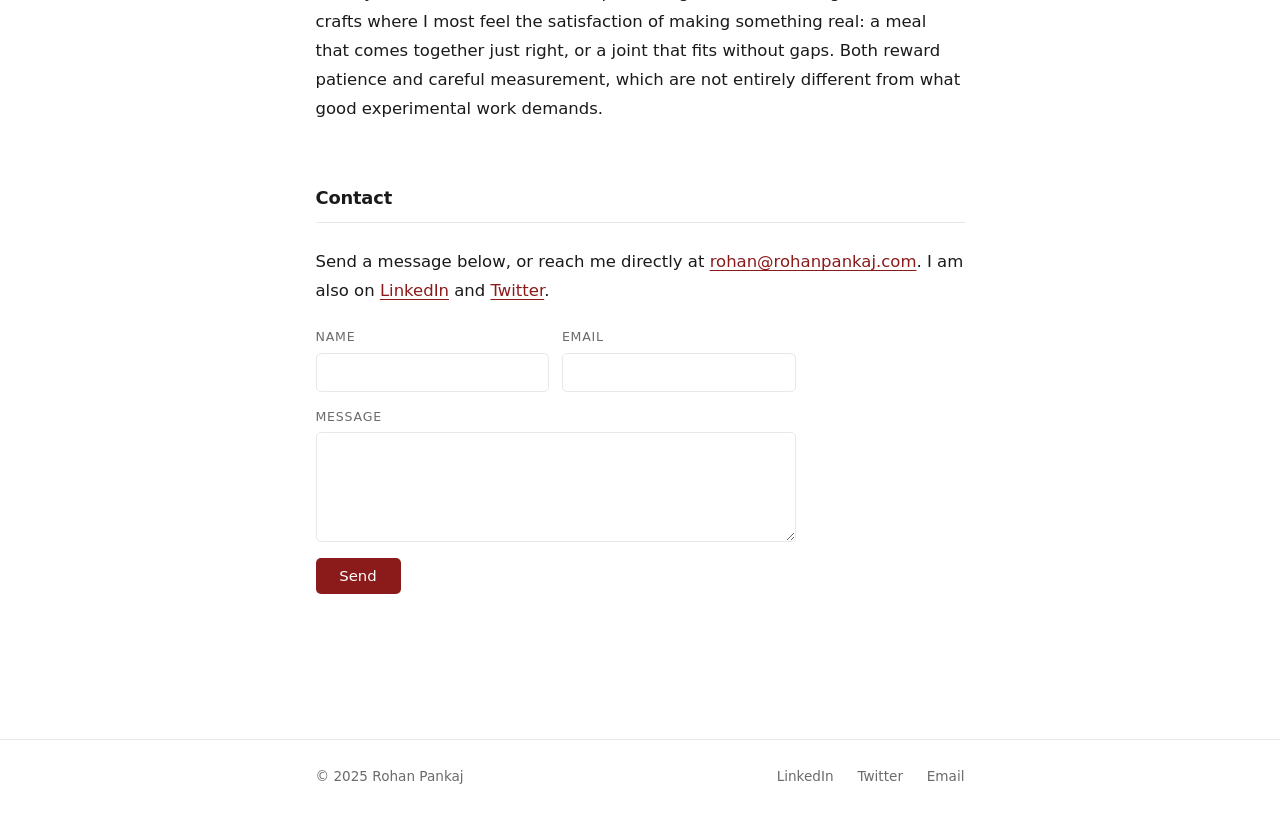
==== commit e9721116: "updated projects" ====
--- a/about.html
+++ b/about.html
@@ -124,12 +124,36 @@
       </div>
       <div class="prose">
         <p>
-          The best way to reach me is by <a href="mailto:rohan@rohanpankaj.com">email</a>.
+          Send a message below, or reach me directly at
+          <a href="mailto:rohan@rohanpankaj.com">rohan@rohanpankaj.com</a>.
           I am also on
           <a href="https://linkedin.com/in/rohanpankaj" target="_blank" rel="noopener">LinkedIn</a>
           and <a href="https://twitter.com/RohanSPankaj" target="_blank" rel="noopener">Twitter</a>.
         </p>
       </div>
+      <!-- Contact form via Formspree. Sign up at formspree.io, create a form,
+           then replace YOUR_FORM_ID in the action URL below. -->
+      <form
+        class="contact-form"
+        action="https://formspree.io/f/YOUR_FORM_ID"
+        method="POST"
+      >
+        <div class="form-row">
+          <div class="form-field">
+            <label for="cf-name">Name</label>
+            <input type="text" id="cf-name" name="name" autocomplete="name" required />
+          </div>
+          <div class="form-field">
+            <label for="cf-email">Email</label>
+            <input type="email" id="cf-email" name="email" autocomplete="email" required />
+          </div>
+        </div>
+        <div class="form-field">
+          <label for="cf-msg">Message</label>
+          <textarea id="cf-msg" name="message" required></textarea>
+        </div>
+        <button type="submit" class="form-submit">Send</button>
+      </form>
     </section>
 
   </div>
--- a/css/style.css
+++ b/css/style.css
@@ -571,6 +571,161 @@
   text-decoration-thickness: 1px;
 }
 
+/* ── Timeline (projects page) ── */
+.timeline {
+  position: relative;
+  padding-left: 1.5rem;
+}
+
+.timeline::before {
+  content: '';
+  position: absolute;
+  left: 0;
+  top: 0.45rem;
+  bottom: 0.5rem;
+  width: 1px;
+  background: var(--border);
+}
+
+.tl-item {
+  position: relative;
+  margin-bottom: 2rem;
+}
+
+.tl-item:last-child { margin-bottom: 0; }
+
+.tl-dot {
+  position: absolute;
+  left: -1.5rem;
+  top: 0.35rem;
+  width: 7px;
+  height: 7px;
+  border-radius: 50%;
+  background: var(--accent);
+  box-shadow: 0 0 0 2.5px var(--bg), 0 0 0 4px var(--border);
+  transform: translateX(-3px);
+}
+
+.tl-item.tl-award .tl-dot {
+  box-shadow: 0 0 0 2.5px var(--bg), 0 0 0 4px var(--accent);
+}
+
+.tl-date {
+  font-size: 0.71rem;
+  color: var(--text-muted);
+  text-transform: uppercase;
+  letter-spacing: 0.07em;
+  font-weight: 500;
+  margin-bottom: 0.5rem;
+}
+
+/* ── Project detail page ── */
+.project-page-header {
+  margin-bottom: 2rem;
+  padding-bottom: 1.5rem;
+  border-bottom: 1px solid var(--border);
+}
+
+.project-page-header h1 {
+  font-size: 1.5rem;
+  font-weight: 600;
+  letter-spacing: -0.02em;
+  line-height: 1.3;
+  margin-bottom: 0.4rem;
+}
+
+.project-page-meta {
+  font-size: 0.82rem;
+  color: var(--text-muted);
+}
+
+/* ── Photo grid ── */
+.photo-grid {
+  display: grid;
+  grid-template-columns: repeat(2, 1fr);
+  gap: 0.75rem;
+  margin: 1.5rem 0;
+}
+
+.photo-grid.single { grid-template-columns: 1fr; }
+
+.photo-grid img {
+  width: 100%;
+  border-radius: 6px;
+  object-fit: cover;
+  aspect-ratio: 4/3;
+  border: 1px solid var(--border);
+  display: block;
+}
+
+.photo-grid .photo-wide {
+  grid-column: 1 / -1;
+  aspect-ratio: 16/9;
+}
+
+/* ── Contact form ── */
+.contact-form {
+  display: flex;
+  flex-direction: column;
+  gap: 0.9rem;
+  margin-top: 1.25rem;
+  max-width: 480px;
+}
+
+.form-row {
+  display: grid;
+  grid-template-columns: 1fr 1fr;
+  gap: 0.75rem;
+}
+
+.form-field {
+  display: flex;
+  flex-direction: column;
+  gap: 0.28rem;
+}
+
+.form-field label {
+  font-size: 0.74rem;
+  font-weight: 500;
+  color: var(--text-muted);
+  text-transform: uppercase;
+  letter-spacing: 0.06em;
+}
+
+.form-field input,
+.form-field textarea {
+  font-family: inherit;
+  font-size: 0.9rem;
+  padding: 0.55rem 0.7rem;
+  border: 1px solid var(--border);
+  border-radius: 5px;
+  background: var(--bg);
+  color: var(--text);
+  transition: border-color 0.15s;
+  outline: none;
+  resize: vertical;
+}
+
+.form-field input:focus,
+.form-field textarea:focus { border-color: var(--accent); }
+
+.form-field textarea { min-height: 110px; }
+
+.form-submit {
+  align-self: flex-start;
+  padding: 0.55rem 1.4rem;
+  background: var(--accent);
+  color: #fff;
+  border: none;
+  border-radius: 5px;
+  font-size: 0.875rem;
+  font-family: inherit;
+  cursor: pointer;
+  transition: opacity 0.14s;
+}
+
+.form-submit:hover { opacity: 0.8; }
+
 /* ── Fade-in on scroll ── */
 .fade-in {
   opacity: 0;
@@ -620,4 +775,12 @@
   .about-photo { width: 90px; height: 90px; }
 
   footer .container { flex-direction: column; align-items: flex-start; }
-}
+
+  .photo-grid { grid-template-columns: 1fr; }
+
+  .form-row { grid-template-columns: 1fr; }
+
+  .timeline { padding-left: 1.1rem; }
+
+  .tl-dot { left: -1.1rem; }
+}
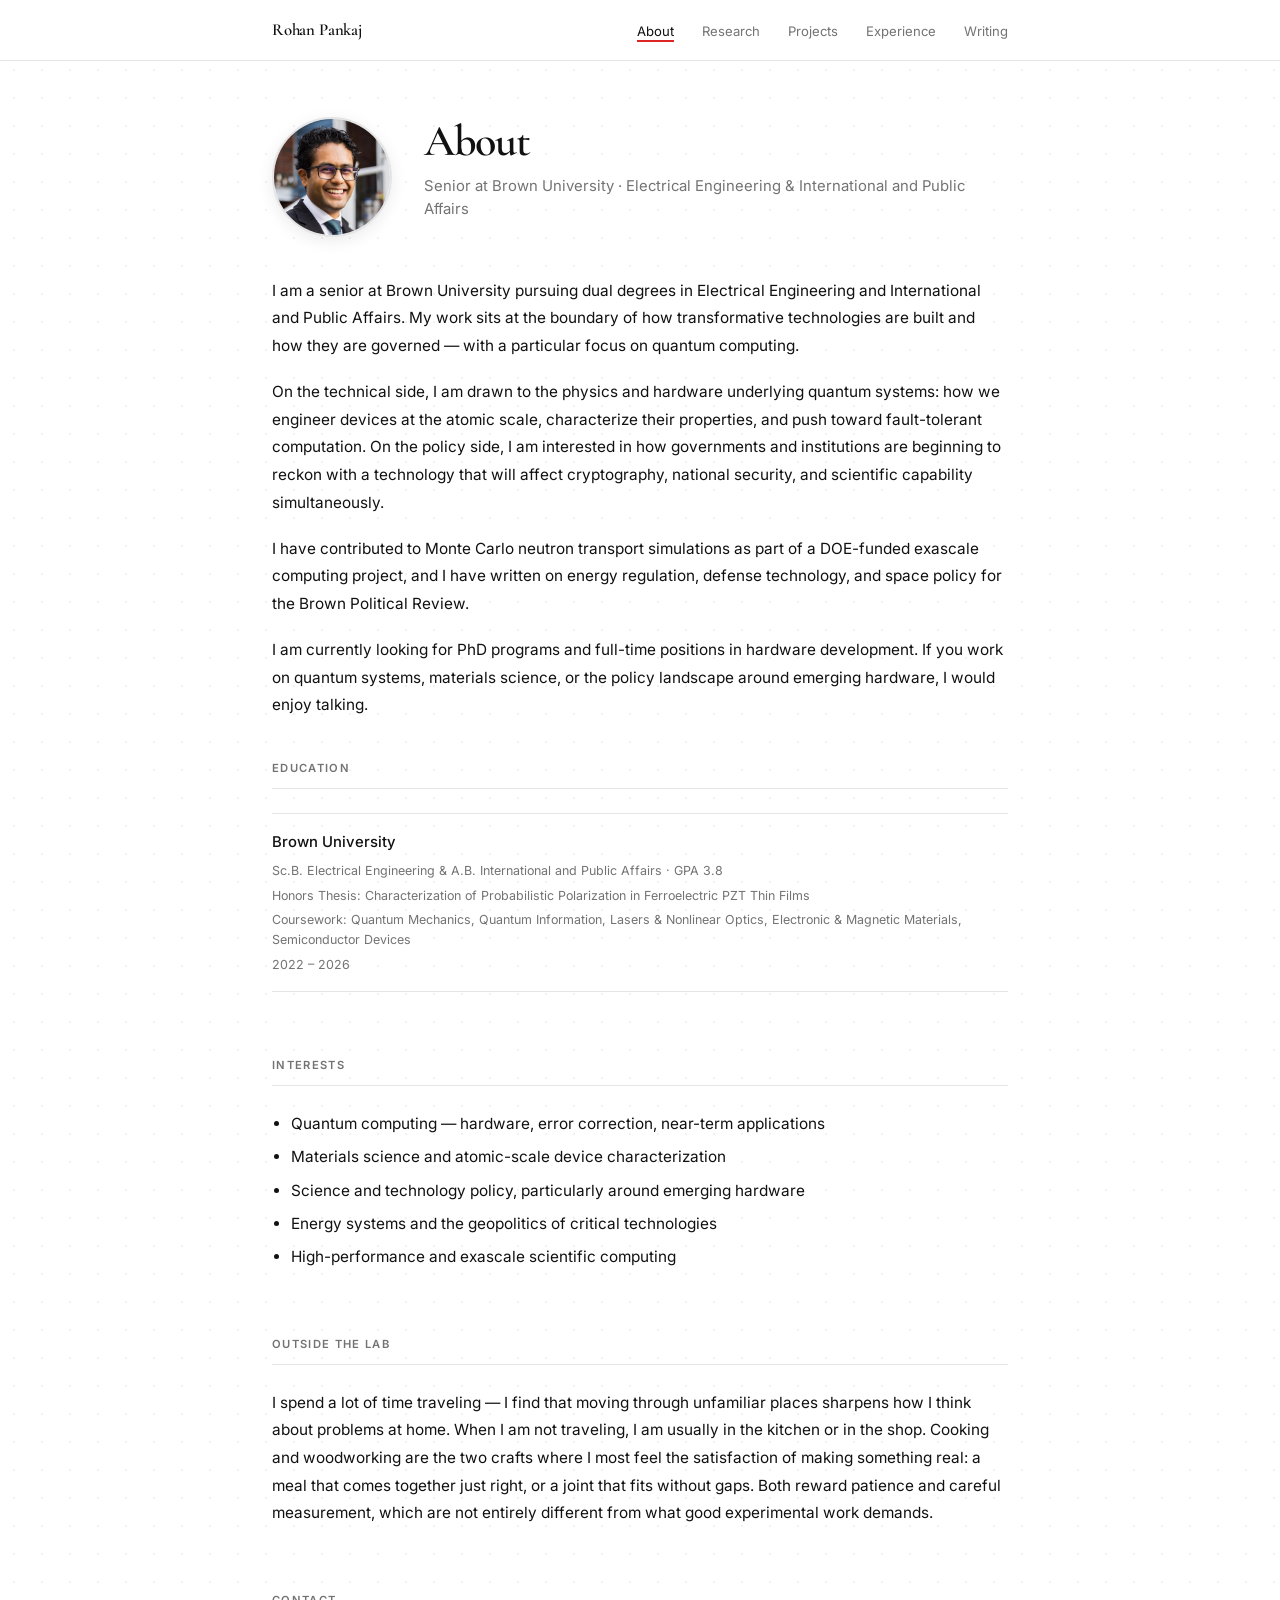
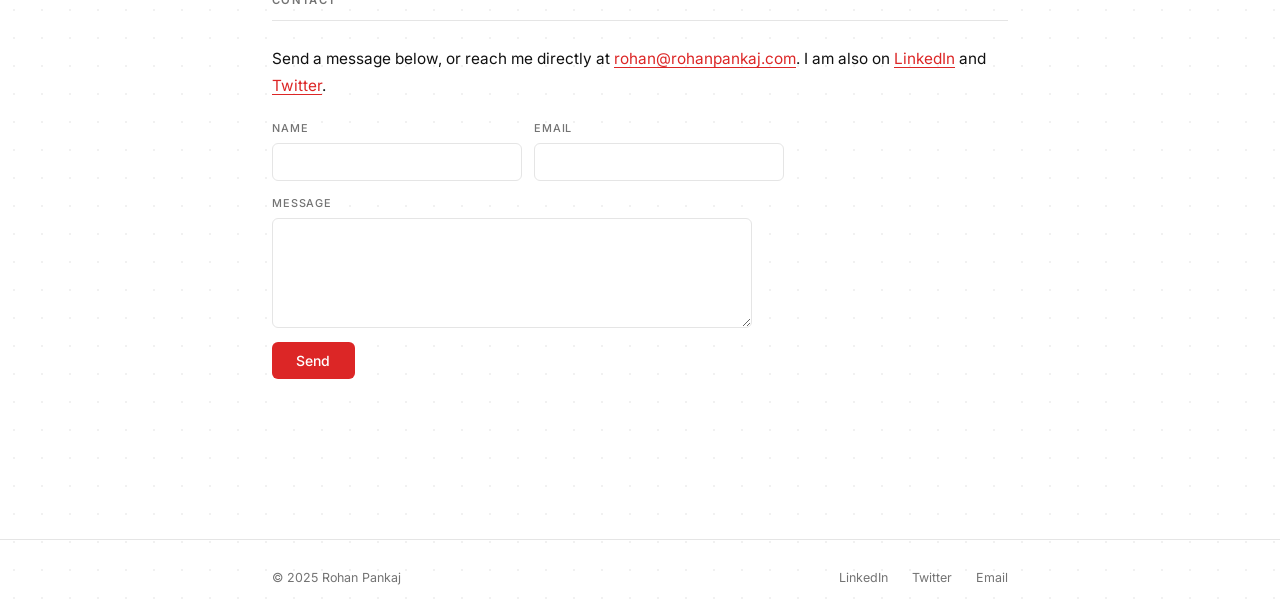
==== commit feddfc77: "redesign 2" ====
--- a/about.html
+++ b/about.html
@@ -22,7 +22,7 @@
   </div>
 </nav>
 
-<main>
+<main class="page-main">
   <div class="container">
 
     <div class="about-header fade-in">
@@ -170,12 +170,7 @@
   </div>
 </footer>
 
-<script>
-const observer = new IntersectionObserver(entries => {
-  entries.forEach(e => { if (e.isIntersecting) e.target.classList.add('visible'); });
-}, { threshold: 0.08 });
-document.querySelectorAll('.fade-in').forEach(el => observer.observe(el));
-</script>
+<script src="js/main.js"></script>
 
 </body>
 </html>
--- a/css/style.css
+++ b/css/style.css
@@ -1,3 +1,5 @@
+@import url('https://fonts.googleapis.com/css2?family=Cormorant+Garamond:ital,wght@0,400;0,600;1,400&family=Inter:wght@400;500&display=swap');
+
 *, *::before, *::after {
   box-sizing: border-box;
   margin: 0;
@@ -6,46 +8,76 @@
 
 :root {
   --bg: #ffffff;
-  --surface: #f7f7f7;
-  --text: #1a1a1a;
-  --text-muted: #6b6b6b;
-  --accent: #8B1A1A;
-  --accent-light: #fdf3f3;
-  --border: #e8e8e8;
-  --max-w: 700px;
+  --surface: #f4f4f5;
+  --text: #111111;
+  --text-muted: #737373;
+  --accent: #DC2626;
+  --accent-rgb: 220,38,38;
+  --accent-light: #fef2f2;
+  --border: #e5e5e5;
+  --max-w: 800px;
+  --serif: 'Cormorant Garamond', Georgia, 'Times New Roman', serif;
+  --sans: 'Inter', system-ui, -apple-system, sans-serif;
+  --mx: -9999px;
+  --my: -9999px;
 }
 
 html {
-  font-size: 17px;
+  font-size: 16px;
   scroll-behavior: smooth;
 }
 
 body {
   background: var(--bg);
+  background-image: radial-gradient(circle, rgba(0,0,0,0.055) 1px, transparent 1px);
+  background-size: 28px 28px;
   color: var(--text);
-  font-family: system-ui, -apple-system, BlinkMacSystemFont, 'Segoe UI', Helvetica, Arial, sans-serif;
+  font-family: var(--sans);
   line-height: 1.65;
   min-height: 100vh;
   display: flex;
   flex-direction: column;
+}
+
+/* Cursor spotlight — uses --mx / --my set by js/main.js */
+body::after {
+  content: '';
+  position: fixed;
+  inset: 0;
+  pointer-events: none;
+  background: radial-gradient(
+    500px circle at var(--mx) var(--my),
+    rgba(var(--accent-rgb), 0.045),
+    transparent 40%
+  );
+  z-index: 9999;
 }
 
 /* ── Layout ── */
 .container {
   max-width: var(--max-w);
   margin: 0 auto;
-  padding: 0 1.5rem;
-}
-
-main {
-  flex: 1;
-  padding: 3rem 0 5rem;
-}
+  padding: 0 2rem;
+}
+
+main { flex: 1; }
+
+/* Non-hero pages */
+.page-main { padding: 3.5rem 0 6rem; }
+
+/* Content block below the hero on the index page */
+.page-content { padding: 2.5rem 0 6rem; }
 
 /* ── Nav ── */
 nav {
+  position: sticky;
+  top: 0;
+  z-index: 100;
+  background: rgba(255, 255, 255, 0.85);
+  backdrop-filter: blur(14px);
+  -webkit-backdrop-filter: blur(14px);
   border-bottom: 1px solid var(--border);
-  padding: 1.1rem 0;
+  padding: 1rem 0;
 }
 
 nav .container {
@@ -57,37 +89,57 @@
 }
 
 .nav-name {
+  font-family: var(--serif);
   font-weight: 600;
-  font-size: 0.9rem;
+  font-size: 1.05rem;
   color: var(--text);
   text-decoration: none;
   letter-spacing: -0.01em;
   flex-shrink: 0;
-}
+  transition: color 0.15s;
+}
+
+.nav-name:hover { color: var(--accent); }
 
 .nav-links {
   display: flex;
   flex-wrap: wrap;
-  gap: 0.25rem 1.4rem;
+  gap: 0.25rem 1.75rem;
   list-style: none;
 }
 
 .nav-links a {
+  position: relative;
   color: var(--text-muted);
   text-decoration: none;
-  font-size: 0.83rem;
-  transition: color 0.12s;
+  font-size: 0.82rem;
+  font-weight: 400;
+  transition: color 0.15s;
+  padding-bottom: 3px;
+}
+
+/* Slide-in underline on hover / active */
+.nav-links a::after {
+  content: '';
+  position: absolute;
+  bottom: 0;
+  left: 0;
+  width: 0;
+  height: 1.5px;
+  background: var(--accent);
+  transition: width 0.22s ease;
 }
 
 .nav-links a:hover,
-.nav-links a.active {
-  color: var(--text);
-}
+.nav-links a.active { color: var(--text); }
+
+.nav-links a:hover::after,
+.nav-links a.active::after { width: 100%; }
 
 /* ── Footer ── */
 footer {
   border-top: 1px solid var(--border);
-  padding: 1.5rem 0;
+  padding: 1.75rem 0;
 }
 
 footer .container {
@@ -98,62 +150,65 @@
   gap: 0.5rem;
 }
 
-.footer-copy {
-  font-size: 0.8rem;
-  color: var(--text-muted);
-}
-
-.footer-links {
-  display: flex;
-  gap: 1.4rem;
-}
+.footer-copy { font-size: 0.78rem; color: var(--text-muted); }
+
+.footer-links { display: flex; gap: 1.5rem; }
 
 .footer-links a {
-  font-size: 0.8rem;
+  font-size: 0.78rem;
   color: var(--text-muted);
   text-decoration: none;
-  transition: color 0.12s;
+  transition: color 0.15s;
 }
 
 .footer-links a:hover { color: var(--accent); }
 
 /* ── Typography ── */
 h1 {
-  font-size: 2rem;
+  font-family: var(--serif);
+  font-size: 2.5rem;
   font-weight: 600;
-  line-height: 1.2;
-  letter-spacing: -0.025em;
-}
-
+  line-height: 1.15;
+  letter-spacing: -0.02em;
+}
+
+/* Section headers use small uppercase labels */
 h2 {
-  font-size: 1.05rem;
+  font-family: var(--sans);
+  font-size: 0.7rem;
   font-weight: 600;
-  letter-spacing: -0.01em;
-}
-
-h3 { font-size: 0.95rem; font-weight: 600; }
+  letter-spacing: 0.12em;
+  text-transform: uppercase;
+  color: var(--text-muted);
+}
+
+h3 {
+  font-family: var(--sans);
+  font-size: 0.93rem;
+  font-weight: 500;
+}
 
 p { margin-bottom: 1rem; }
 p:last-child { margin-bottom: 0; }
 
 a { color: var(--accent); }
 
-/* ── Section ── */
-.section { margin-bottom: 3.5rem; }
+/* ── Sections ── */
+.section { margin-bottom: 4rem; }
 
 .section-header {
   display: flex;
-  align-items: baseline;
+  align-items: center;
   justify-content: space-between;
   border-bottom: 1px solid var(--border);
-  padding-bottom: 0.55rem;
+  padding-bottom: 0.65rem;
   margin-bottom: 1.5rem;
 }
 
 .section-header h2 { margin: 0; }
 
 .see-all {
-  font-size: 0.78rem;
+  font-size: 0.74rem;
   color: var(--text-muted);
   text-decoration: none;
   transition: color 0.12s;
@@ -164,22 +219,40 @@
 /* ── Accent rule ── */
 .accent-rule {
   display: block;
-  width: 2rem;
-  height: 2px;
+  width: 3.5rem;
+  height: 2.5px;
   background: var(--accent);
   margin-bottom: 1.5rem;
-}
-
-/* ── Hero ── */
+  border-radius: 2px;
+}
+
+/* ── Hero (index page only — full-width section) ── */
 .hero {
-  margin-bottom: 4rem;
-  padding-top: 0.75rem;
+  position: relative;
+  overflow: hidden;
+  padding: 5.5rem 0 5rem;
+  background: linear-gradient(150deg, #ffffff 55%, #fff8f8 100%);
+}
+
+#particles {
+  position: absolute;
+  inset: 0;
+  width: 100%;
+  height: 100%;
+  pointer-events: none;
+  z-index: 0;
+}
+
+/* Lift the container content above the particle canvas */
+.hero .container {
+  position: relative;
+  z-index: 1;
 }
 
 .hero-inner {
   display: flex;
   align-items: center;
-  gap: 2.5rem;
+  gap: 3.5rem;
 }
 
 .hero-text { flex: 1; min-width: 0; }
@@ -191,32 +264,43 @@
   align-items: center;
 }
 
-.hero h1 { margin-bottom: 0.35rem; }
+.hero h1 {
+  font-size: clamp(3.2rem, 7vw, 5.5rem);
+  margin-bottom: 1.25rem;
+  letter-spacing: -0.04em;
+  line-height: 0.92;
+}
 
 .tagline {
-  font-size: 0.9rem;
-  color: var(--text-muted);
-  margin-bottom: 1.25rem;
+  font-size: 0.84rem;
+  color: var(--text-muted);
+  margin-bottom: 1.5rem;
+  font-weight: 400;
+  letter-spacing: 0.01em;
 }
 
 .hero-bio {
-  font-size: 0.97rem;
-  line-height: 1.72;
+  font-size: 0.96rem;
+  line-height: 1.78;
   color: var(--text);
-}
-
-/* ── Bloch sphere ── */
-#bloch {
+  max-width: 44ch;
+}
+
+/* ── Quantum circuit canvas — floating card treatment ── */
+#qcircuit {
   display: block;
-  cursor: default;
+  border-radius: 10px;
+  background: rgba(255, 255, 255, 0.72);
+  box-shadow: 0 4px 32px rgba(0, 0, 0, 0.07), 0 1px 6px rgba(0, 0, 0, 0.04);
+  backdrop-filter: blur(6px);
 }
 
 .bloch-label {
-  font-size: 0.65rem;
+  font-size: 0.62rem;
   color: var(--text-muted);
   text-transform: uppercase;
-  letter-spacing: 0.07em;
-  margin-top: 0.5rem;
+  letter-spacing: 0.1em;
+  margin-top: 0.65rem;
   text-align: center;
 }
 
@@ -225,41 +309,40 @@
   display: flex;
   align-items: flex-start;
   gap: 2rem;
-  margin-bottom: 2.25rem;
+  margin-bottom: 2.5rem;
 }
 
 .about-photo {
-  width: 110px;
-  height: 110px;
+  width: 120px;
+  height: 120px;
   border-radius: 50%;
   object-fit: cover;
   object-position: center top;
   flex-shrink: 0;
   border: 2px solid var(--border);
+  box-shadow: 0 4px 16px rgba(0, 0, 0, 0.08);
 }
 
 .about-header-text { flex: 1; }
 
-.about-header-text .page-title { margin-bottom: 0.75rem; }
+.about-header-text .page-title { margin-bottom: 0.6rem; }
 
 /* ── Lab photo ── */
-.lab-photo-wrap {
-  margin: 1.5rem 0 0.5rem;
-}
+.lab-photo-wrap { margin: 1.5rem 0 0.5rem; }
 
 .lab-photo {
   width: 100%;
-  border-radius: 8px;
+  border-radius: 10px;
   object-fit: cover;
   display: block;
   max-height: 340px;
+  border: 1px solid var(--border);
 }
 
 .photo-caption {
-  font-size: 0.76rem;
-  color: var(--text-muted);
-  margin-top: 0.45rem;
-  text-align: left;
+  font-size: 0.74rem;
+  color: var(--text-muted);
+  margin-top: 0.5rem;
 }
 
 /* ── Writing list ── */
@@ -269,35 +352,38 @@
   display: flex;
   justify-content: space-between;
   align-items: baseline;
-  padding: 0.85rem 0;
+  padding: 1rem 0;
   border-bottom: 1px solid var(--border);
   gap: 1rem;
+  transition: padding-left 0.2s ease;
 }
 
 .writing-item:first-child { border-top: 1px solid var(--border); }
 
+.writing-item:hover { padding-left: 0.5rem; }
+
 .writing-item-left { flex: 1; min-width: 0; }
 
 .writing-item .source {
-  font-size: 0.7rem;
+  font-size: 0.66rem;
   text-transform: uppercase;
-  letter-spacing: 0.07em;
+  letter-spacing: 0.1em;
   color: var(--text-muted);
   display: block;
-  margin-bottom: 0.12rem;
+  margin-bottom: 0.15rem;
 }
 
 .writing-item a {
   text-decoration: none;
   color: var(--text);
-  font-size: 0.92rem;
+  font-size: 0.93rem;
   transition: color 0.12s;
 }
 
 .writing-item a:hover { color: var(--accent); }
 
 .writing-item .date {
-  font-size: 0.76rem;
+  font-size: 0.74rem;
   color: var(--text-muted);
   white-space: nowrap;
   flex-shrink: 0;
@@ -305,13 +391,14 @@
 
 .draft-badge {
   display: inline-block;
-  font-size: 0.66rem;
-  padding: 0.08rem 0.42rem;
-  background: #f0f0f0;
-  color: var(--text-muted);
-  border-radius: 3px;
+  font-size: 0.63rem;
+  padding: 0.07rem 0.4rem;
+  background: var(--surface);
+  color: var(--text-muted);
+  border-radius: 4px;
   vertical-align: middle;
   margin-left: 0.4rem;
+  border: 1px solid var(--border);
 }
 
 /* ── Project cards ── */
@@ -322,32 +409,71 @@
 }
 
 .project-card {
-  padding: 1.2rem 1.4rem;
-  background: var(--surface);
-  border-radius: 6px;
+  position: relative;
+  overflow: hidden;
+  padding: 1.4rem 1.5rem 1.4rem 1.75rem;
+  background: var(--bg);
+  border-radius: 10px;
   border: 1px solid var(--border);
-  transition: box-shadow 0.18s ease, transform 0.18s ease;
+  transition: box-shadow 0.22s ease, border-color 0.22s ease, transform 0.22s ease;
+}
+
+/* Left-edge accent bar that slides in on hover */
+.project-card::before {
+  content: '';
+  position: absolute;
+  left: 0;
+  top: 0;
+  bottom: 0;
+  width: 3px;
+  background: var(--accent);
+  transform: scaleY(0);
+  transform-origin: center;
+  transition: transform 0.25s ease;
+  border-radius: 3px 0 0 3px;
 }
 
 .project-card:hover {
+  box-shadow: 0 8px 32px rgba(0, 0, 0, 0.09), 0 2px 8px rgba(0, 0, 0, 0.04);
+  border-color: rgba(var(--accent-rgb), 0.22);
   transform: translateY(-2px);
-  box-shadow: 0 4px 18px rgba(0, 0, 0, 0.06);
-}
+}
+
+.project-card:hover::before { transform: scaleY(1); }
+
+/* Equation watermark on hover */
+.project-card::after {
+  content: attr(data-eq);
+  position: absolute;
+  bottom: -0.5rem;
+  right: 0.8rem;
+  font-size: 2.2rem;
+  font-family: ui-monospace, 'SF Mono', 'Cascadia Code', monospace;
+  color: var(--accent);
+  opacity: 0;
+  transition: opacity 0.35s ease;
+  pointer-events: none;
+  user-select: none;
+  white-space: nowrap;
+  line-height: 1;
+}
+
+.project-card:hover::after { opacity: 0.07; }
 
 .project-card-top {
   display: flex;
   align-items: baseline;
   justify-content: space-between;
   gap: 0.75rem;
-  margin-bottom: 0.4rem;
+  margin-bottom: 0.45rem;
   flex-wrap: wrap;
 }
 
 .project-org {
-  font-size: 0.72rem;
+  font-size: 0.68rem;
   color: var(--text-muted);
   text-transform: uppercase;
-  letter-spacing: 0.05em;
+  letter-spacing: 0.08em;
   white-space: nowrap;
   flex-shrink: 0;
 }
@@ -356,13 +482,13 @@
   font-size: 0.875rem;
   color: var(--text-muted);
   margin-bottom: 0.75rem;
-  line-height: 1.6;
+  line-height: 1.65;
 }
 
 .project-card p:last-child { margin-bottom: 0; }
 
 .project-link {
-  font-size: 0.8rem;
+  font-size: 0.78rem;
   text-decoration: none;
   color: var(--accent);
   transition: opacity 0.12s;
@@ -373,16 +499,26 @@
 .skill-tags {
   display: flex;
   flex-wrap: wrap;
-  gap: 0.35rem;
+  gap: 0.3rem;
   margin-top: 0.65rem;
 }
 
 .skill-tag {
-  font-size: 0.7rem;
+  font-size: 0.67rem;
   padding: 0.15rem 0.5rem;
+  background: var(--surface);
+  color: var(--text-muted);
+  border-radius: 4px;
+  border: 1px solid var(--border);
+  letter-spacing: 0.01em;
+  transition: background 0.15s, color 0.15s, border-color 0.15s;
+  cursor: default;
+}
+
+.skill-tag:hover {
   background: var(--accent-light);
+  border-color: rgba(var(--accent-rgb), 0.2);
   color: var(--accent);
-  border-radius: 3px;
 }
 
 /* ── Publications ── */
@@ -396,27 +532,27 @@
 .pub-item:first-child { border-top: 1px solid var(--border); }
 
 .pub-title {
-  font-size: 0.92rem;
-  font-weight: 600;
+  font-size: 0.93rem;
+  font-weight: 500;
   margin-bottom: 0.3rem;
   line-height: 1.45;
 }
 
 .pub-authors {
-  font-size: 0.79rem;
+  font-size: 0.78rem;
   color: var(--text-muted);
   margin-bottom: 0.25rem;
   line-height: 1.55;
 }
 
 .pub-venue {
-  font-size: 0.79rem;
+  font-size: 0.78rem;
   color: var(--text-muted);
   margin-bottom: 0.35rem;
 }
 
 .pub-link {
-  font-size: 0.79rem;
+  font-size: 0.78rem;
   color: var(--accent);
   text-decoration: none;
 }
@@ -433,7 +569,7 @@
 .exp-list { display: flex; flex-direction: column; }
 
 .exp-item {
-  padding: 1.1rem 0;
+  padding: 1.25rem 0;
   border-bottom: 1px solid var(--border);
 }
 
@@ -445,77 +581,51 @@
   align-items: baseline;
   flex-wrap: wrap;
   gap: 0.35rem;
-  margin-bottom: 0.15rem;
-}
-
-.exp-role {
-  font-weight: 600;
-  font-size: 0.93rem;
-}
-
-.exp-dates {
-  font-size: 0.78rem;
-  color: var(--text-muted);
-  white-space: nowrap;
-}
-
-.exp-org {
-  font-size: 0.8rem;
-  color: var(--text-muted);
-  margin-bottom: 0.45rem;
-}
-
-.exp-bullets {
-  padding-left: 1.1rem;
-  margin: 0;
-}
+  margin-bottom: 0.2rem;
+}
+
+.exp-role { font-weight: 500; font-size: 0.93rem; }
+
+.exp-dates { font-size: 0.76rem; color: var(--text-muted); white-space: nowrap; }
+
+.exp-org { font-size: 0.78rem; color: var(--text-muted); margin-bottom: 0.5rem; }
+
+.exp-bullets { padding-left: 1.1rem; margin: 0; }
 
 .exp-bullets li {
   font-size: 0.875rem;
   margin-bottom: 0.3rem;
-  line-height: 1.55;
+  line-height: 1.6;
 }
 
 /* ── Prose ── */
 .page-title {
-  font-size: 1.75rem;
+  font-family: var(--serif);
+  font-size: 2.75rem;
   font-weight: 600;
-  letter-spacing: -0.025em;
+  letter-spacing: -0.03em;
   margin-bottom: 2rem;
-}
-
-.prose {
-  font-size: 0.97rem;
-  line-height: 1.75;
-}
-
-.prose h2 {
-  font-size: 1rem;
-  font-weight: 600;
-  margin-top: 2rem;
-  margin-bottom: 0.55rem;
-}
-
-.prose p { margin-bottom: 1.1rem; }
-
-.prose a {
-  text-underline-offset: 3px;
-  text-decoration-thickness: 1px;
-}
-
-.prose ul {
-  padding-left: 1.2rem;
-  margin-bottom: 1.1rem;
-}
-
-.prose li { margin-bottom: 0.3rem; }
+  line-height: 1.1;
+}
+
+.prose { font-size: 0.96rem; line-height: 1.8; }
+
+.prose h2 { margin-top: 1.8rem; margin-bottom: 0.65rem; }
+
+.prose p { margin-bottom: 1.15rem; }
+
+.prose a { text-underline-offset: 3px; text-decoration-thickness: 1px; }
+
+.prose ul { padding-left: 1.2rem; margin-bottom: 1.1rem; }
+
+.prose li { margin-bottom: 0.35rem; }
 
 /* ── Education ── */
 .edu-item {
   display: flex;
   justify-content: space-between;
   align-items: baseline;
-  padding: 0.85rem 0;
+  padding: 1rem 0;
   border-bottom: 1px solid var(--border);
   flex-wrap: wrap;
   gap: 0.25rem;
@@ -525,24 +635,28 @@
 
 .edu-left h3 { font-size: 0.93rem; margin-bottom: 0.12rem; }
 
-.edu-detail { font-size: 0.8rem; color: var(--text-muted); }
-
-.edu-year { font-size: 0.8rem; color: var(--text-muted); white-space: nowrap; }
-
-/* ── Post page ── */
+.edu-detail { font-size: 0.78rem; color: var(--text-muted); }
+
+.edu-year { font-size: 0.78rem; color: var(--text-muted); white-space: nowrap; }
+
+/* ── Post / article page ── */
 .post-header {
   margin-bottom: 2.5rem;
   padding-bottom: 1.5rem;
   border-bottom: 1px solid var(--border);
 }
 
-.post-header h1 { font-size: 1.6rem; margin-bottom: 0.5rem; }
-
-.post-meta { font-size: 0.82rem; color: var(--text-muted); }
+.post-header h1 {
+  font-family: var(--serif);
+  font-size: 2.25rem;
+  margin-bottom: 0.5rem;
+}
+
+.post-meta { font-size: 0.8rem; color: var(--text-muted); }
 
 .post-back {
   display: inline-block;
-  font-size: 0.82rem;
+  font-size: 0.8rem;
   color: var(--text-muted);
   text-decoration: none;
   margin-bottom: 2rem;
@@ -551,25 +665,23 @@
 
 .post-back:hover { color: var(--accent); }
 
-.post-body {
-  font-size: 1rem;
-  line-height: 1.78;
-}
-
+.post-body { font-size: 1rem; line-height: 1.82; }
+
+/* Post subheadings use serif, not the small-caps h2 style */
 .post-body h2 {
-  font-size: 1.08rem;
+  font-family: var(--serif);
+  font-size: 1.3rem;
   font-weight: 600;
   margin-top: 2.25rem;
   margin-bottom: 0.7rem;
   letter-spacing: -0.01em;
+  text-transform: none;
+  color: var(--text);
 }
 
 .post-body p { margin-bottom: 1.2rem; }
 
-.post-body a {
-  text-underline-offset: 3px;
-  text-decoration-thickness: 1px;
-}
+.post-body a { text-underline-offset: 3px; text-decoration-thickness: 1px; }
 
 /* ── Timeline (projects page) ── */
 .timeline {
@@ -589,7 +701,7 @@
 
 .tl-item {
   position: relative;
-  margin-bottom: 2rem;
+  margin-bottom: 2.25rem;
 }
 
 .tl-item:last-child { margin-bottom: 0; }
@@ -597,13 +709,13 @@
 .tl-dot {
   position: absolute;
   left: -1.5rem;
-  top: 0.35rem;
-  width: 7px;
-  height: 7px;
+  top: 0.38rem;
+  width: 8px;
+  height: 8px;
   border-radius: 50%;
   background: var(--accent);
   box-shadow: 0 0 0 2.5px var(--bg), 0 0 0 4px var(--border);
-  transform: translateX(-3px);
+  transform: translateX(-3.5px);
 }
 
 .tl-item.tl-award .tl-dot {
@@ -611,15 +723,15 @@
 }
 
 .tl-date {
-  font-size: 0.71rem;
+  font-size: 0.68rem;
   color: var(--text-muted);
   text-transform: uppercase;
-  letter-spacing: 0.07em;
+  letter-spacing: 0.1em;
   font-weight: 500;
-  margin-bottom: 0.5rem;
-}
-
-/* ── Project detail page ── */
+  margin-bottom: 0.55rem;
+}
+
+/* ── Project detail pages ── */
 .project-page-header {
   margin-bottom: 2rem;
   padding-bottom: 1.5rem;
@@ -627,17 +739,15 @@
 }
 
 .project-page-header h1 {
-  font-size: 1.5rem;
+  font-family: var(--serif);
+  font-size: 2.25rem;
   font-weight: 600;
   letter-spacing: -0.02em;
-  line-height: 1.3;
+  line-height: 1.25;
   margin-bottom: 0.4rem;
 }
 
-.project-page-meta {
-  font-size: 0.82rem;
-  color: var(--text-muted);
-}
+.project-page-meta { font-size: 0.8rem; color: var(--text-muted); }
 
 /* ── Photo grid ── */
 .photo-grid {
@@ -651,7 +761,7 @@
 
 .photo-grid img {
   width: 100%;
-  border-radius: 6px;
+  border-radius: 8px;
   object-fit: cover;
   aspect-ratio: 4/3;
   border: 1px solid var(--border);
@@ -663,6 +773,26 @@
   aspect-ratio: 16/9;
 }
 
+/* ── Responsive video embed ── */
+.video-wrap {
+  position: relative;
+  padding-bottom: 56.25%;
+  height: 0;
+  overflow: hidden;
+  border-radius: 10px;
+  border: 1px solid var(--border);
+  margin: 1.5rem 0;
+}
+
+.video-wrap iframe {
+  position: absolute;
+  top: 0;
+  left: 0;
+  width: 100%;
+  height: 100%;
+  border: 0;
+}
+
 /* ── Contact form ── */
 .contact-form {
   display: flex;
@@ -678,58 +808,59 @@
   gap: 0.75rem;
 }
 
-.form-field {
-  display: flex;
-  flex-direction: column;
-  gap: 0.28rem;
-}
+.form-field { display: flex; flex-direction: column; gap: 0.3rem; }
 
 .form-field label {
-  font-size: 0.74rem;
+  font-size: 0.68rem;
   font-weight: 500;
   color: var(--text-muted);
   text-transform: uppercase;
-  letter-spacing: 0.06em;
+  letter-spacing: 0.08em;
 }
 
 .form-field input,
 .form-field textarea {
-  font-family: inherit;
+  font-family: var(--sans);
   font-size: 0.9rem;
-  padding: 0.55rem 0.7rem;
+  padding: 0.6rem 0.75rem;
   border: 1px solid var(--border);
-  border-radius: 5px;
+  border-radius: 6px;
   background: var(--bg);
   color: var(--text);
-  transition: border-color 0.15s;
+  transition: border-color 0.15s, box-shadow 0.15s;
   outline: none;
   resize: vertical;
 }
 
 .form-field input:focus,
-.form-field textarea:focus { border-color: var(--accent); }
+.form-field textarea:focus {
+  border-color: var(--accent);
+  box-shadow: 0 0 0 3px rgba(var(--accent-rgb), 0.08);
+}
 
 .form-field textarea { min-height: 110px; }
 
 .form-submit {
   align-self: flex-start;
-  padding: 0.55rem 1.4rem;
+  padding: 0.6rem 1.5rem;
   background: var(--accent);
   color: #fff;
   border: none;
-  border-radius: 5px;
+  border-radius: 6px;
   font-size: 0.875rem;
-  font-family: inherit;
+  font-family: var(--sans);
   cursor: pointer;
-  transition: opacity 0.14s;
-}
-
-.form-submit:hover { opacity: 0.8; }
-
-/* ── Fade-in on scroll ── */
+  transition: opacity 0.14s, transform 0.14s;
+  letter-spacing: 0.01em;
+  font-weight: 500;
+}
+
+.form-submit:hover { opacity: 0.88; transform: translateY(-1px); }
+
+/* ── Scroll fade-in ── */
 .fade-in {
   opacity: 0;
-  transform: translateY(12px);
+  transform: translateY(14px);
   transition: opacity 0.5s ease, transform 0.5s ease;
 }
 
@@ -739,24 +870,21 @@
 }
 
 /* ── Responsive ── */
-@media (max-width: 600px) {
-  html { font-size: 16px; }
-
-  h1 { font-size: 1.65rem; }
-
-  main { padding: 2rem 0 3.5rem; }
-
-  .hero { margin-bottom: 2.5rem; }
+@media (max-width: 640px) {
+  html { font-size: 15px; }
+
+  .hero { padding: 3.5rem 0 3rem; }
+  .hero h1 { font-size: 3rem; line-height: 0.95; }
 
   .hero-inner {
     flex-direction: column;
-    gap: 1.75rem;
+    gap: 2rem;
     align-items: flex-start;
   }
 
   .hero-visual { align-self: center; }
 
-  .nav-links { gap: 0.2rem 1rem; }
+  .nav-links { gap: 0.2rem 1.1rem; }
 
   .writing-item {
     flex-direction: column;
@@ -781,6 +909,8 @@
   .form-row { grid-template-columns: 1fr; }
 
   .timeline { padding-left: 1.1rem; }
-
   .tl-dot { left: -1.1rem; }
-}
+
+  .page-title { font-size: 2.25rem; }
+  .page-main { padding: 2.5rem 0 4rem; }
+}
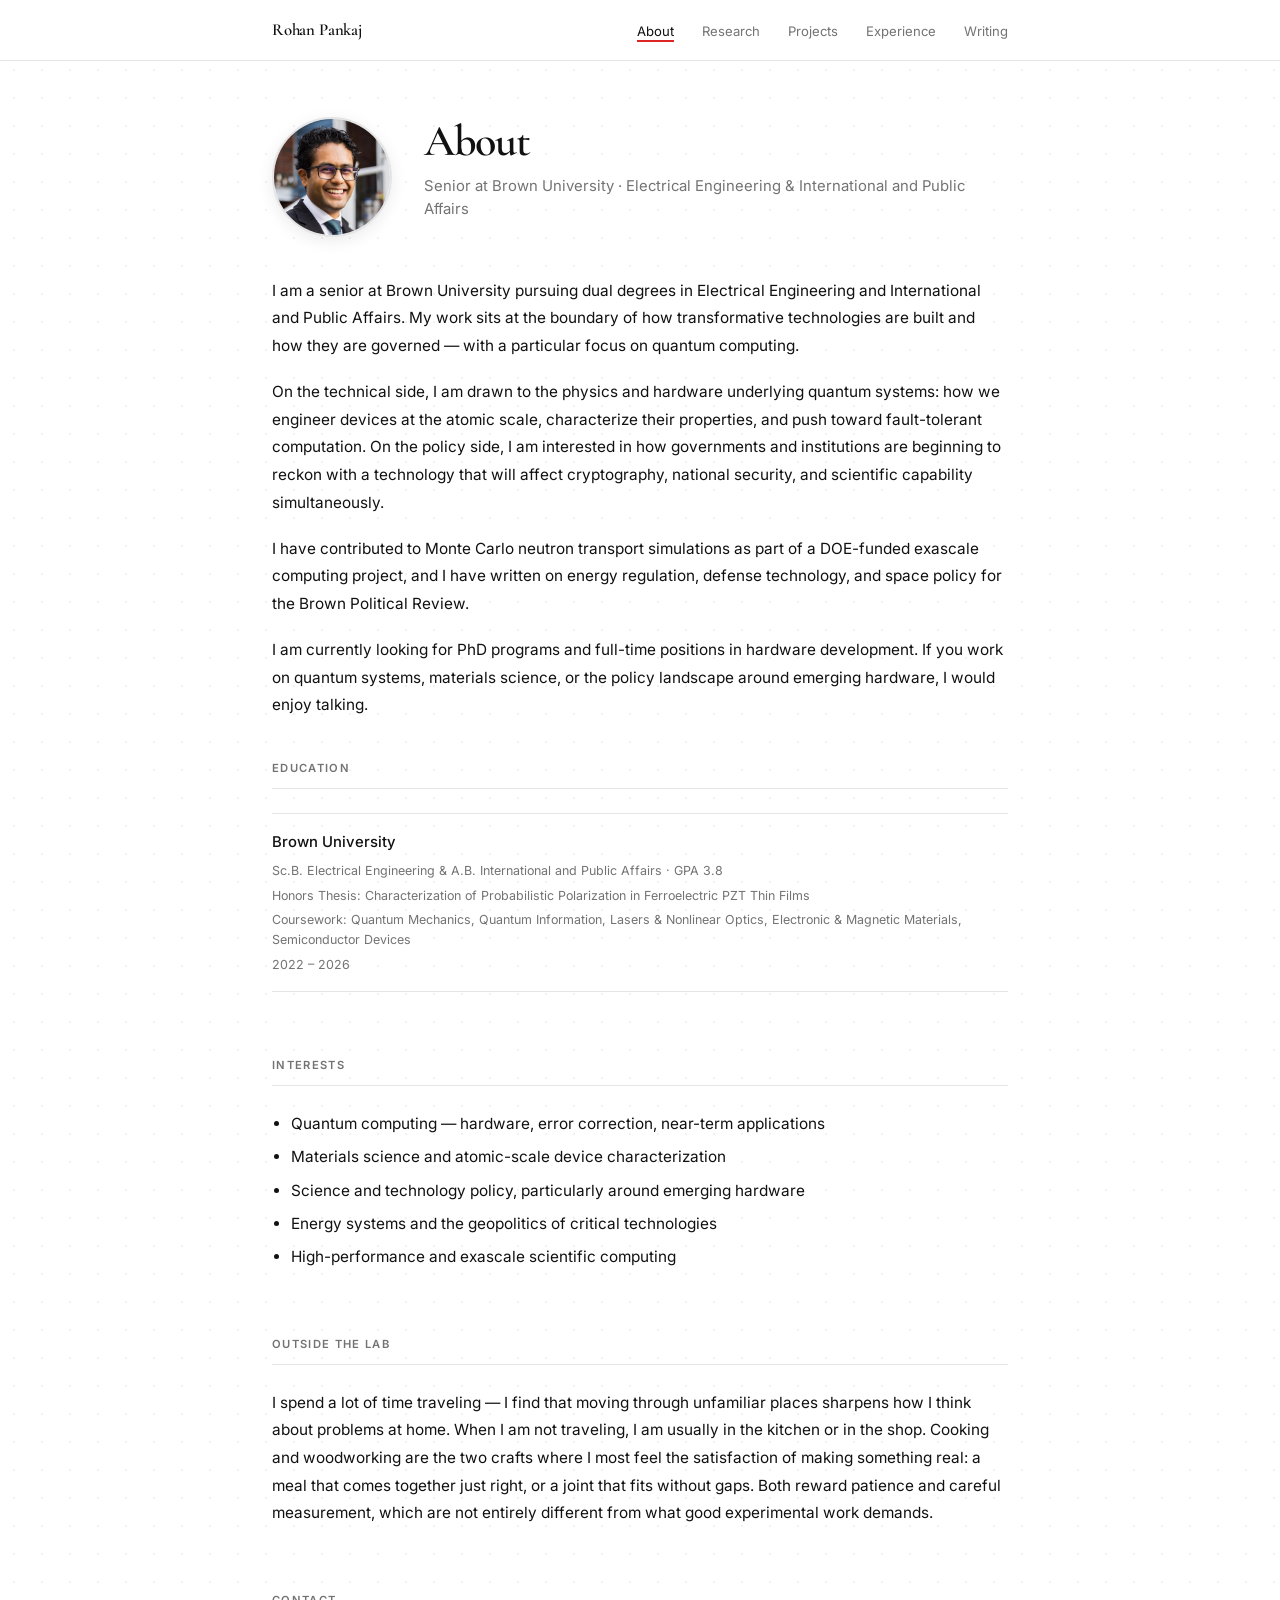
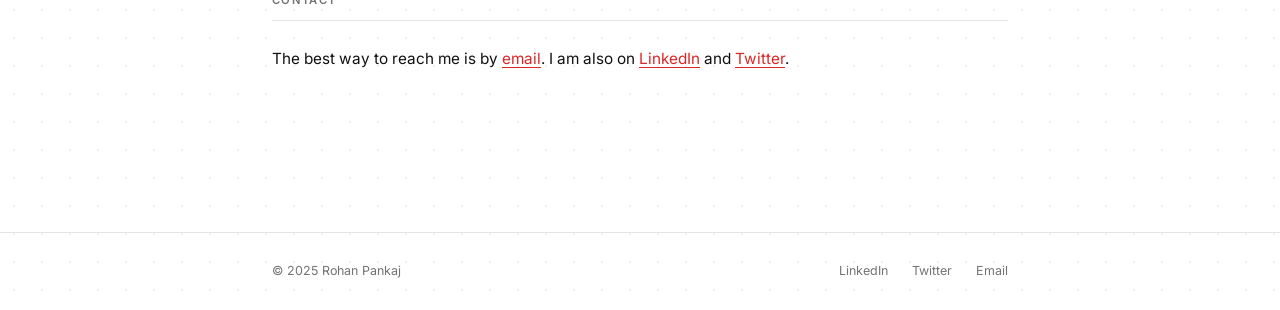
==== commit be3bb167: "removed form" ====
--- a/about.html
+++ b/about.html
@@ -124,36 +124,13 @@
       </div>
       <div class="prose">
         <p>
-          Send a message below, or reach me directly at
-          <a href="mailto:rohan@rohanpankaj.com">rohan@rohanpankaj.com</a>.
+          The best way to reach me is by
+          <a href="mailto:rohan@rohanpankaj.com">email</a>.
           I am also on
           <a href="https://linkedin.com/in/rohanpankaj" target="_blank" rel="noopener">LinkedIn</a>
           and <a href="https://twitter.com/RohanSPankaj" target="_blank" rel="noopener">Twitter</a>.
         </p>
       </div>
-      <!-- Contact form via Formspree. Sign up at formspree.io, create a form,
-           then replace YOUR_FORM_ID in the action URL below. -->
-      <form
-        class="contact-form"
-        action="https://formspree.io/f/YOUR_FORM_ID"
-        method="POST"
-      >
-        <div class="form-row">
-          <div class="form-field">
-            <label for="cf-name">Name</label>
-            <input type="text" id="cf-name" name="name" autocomplete="name" required />
-          </div>
-          <div class="form-field">
-            <label for="cf-email">Email</label>
-            <input type="email" id="cf-email" name="email" autocomplete="email" required />
-          </div>
-        </div>
-        <div class="form-field">
-          <label for="cf-msg">Message</label>
-          <textarea id="cf-msg" name="message" required></textarea>
-        </div>
-        <button type="submit" class="form-submit">Send</button>
-      </form>
     </section>
 
   </div>
--- a/css/style.css
+++ b/css/style.css
@@ -18,8 +18,6 @@
   --max-w: 800px;
   --serif: 'Cormorant Garamond', Georgia, 'Times New Roman', serif;
   --sans: 'Inter', system-ui, -apple-system, sans-serif;
-  --mx: -9999px;
-  --my: -9999px;
 }
 
 html {
@@ -37,20 +35,6 @@
   min-height: 100vh;
   display: flex;
   flex-direction: column;
-}
-
-/* Cursor spotlight — uses --mx / --my set by js/main.js */
-body::after {
-  content: '';
-  position: fixed;
-  inset: 0;
-  pointer-events: none;
-  background: radial-gradient(
-    500px circle at var(--mx) var(--my),
-    rgba(var(--accent-rgb), 0.045),
-    transparent 40%
-  );
-  z-index: 9999;
 }
 
 /* ── Layout ── */
@@ -279,29 +263,41 @@
   letter-spacing: 0.01em;
 }
 
+/* Typewriter container */
+.hero-bio-wrap {
+  max-width: 44ch;
+}
+
 .hero-bio {
   font-size: 0.96rem;
   line-height: 1.78;
   color: var(--text);
-  max-width: 44ch;
-}
-
-/* ── Quantum circuit canvas — floating card treatment ── */
-#qcircuit {
+}
+
+/* Blinking cursor */
+.tw-cursor {
+  color: var(--accent);
+  font-weight: 300;
+  animation: tw-blink 0.9s step-end infinite;
+  margin-left: 1px;
+  user-select: none;
+}
+
+@keyframes tw-blink {
+  0%, 100% { opacity: 1; }
+  50% { opacity: 0; }
+}
+
+/* Hero profile photo */
+.hero-photo {
+  width: 165px;
+  height: 165px;
+  border-radius: 50%;
+  object-fit: cover;
+  object-position: center top;
+  border: 3px solid var(--accent);
+  box-shadow: 0 6px 32px rgba(220, 38, 38, 0.14), 0 2px 10px rgba(0, 0, 0, 0.08);
   display: block;
-  border-radius: 10px;
-  background: rgba(255, 255, 255, 0.72);
-  box-shadow: 0 4px 32px rgba(0, 0, 0, 0.07), 0 1px 6px rgba(0, 0, 0, 0.04);
-  backdrop-filter: blur(6px);
-}
-
-.bloch-label {
-  font-size: 0.62rem;
-  color: var(--text-muted);
-  text-transform: uppercase;
-  letter-spacing: 0.1em;
-  margin-top: 0.65rem;
-  text-align: center;
 }
 
 /* ── Profile photo (about page) ── */
@@ -399,6 +395,83 @@
   vertical-align: middle;
   margin-left: 0.4rem;
   border: 1px solid var(--border);
+}
+
+/* ── Highlight strip (homepage) ── */
+.highlight-strip {
+  display: grid;
+  grid-template-columns: repeat(3, 1fr);
+  gap: 1rem;
+}
+
+.highlight-item {
+  padding: 1.3rem 1.4rem;
+  border: 1px solid var(--border);
+  border-radius: 10px;
+  display: flex;
+  flex-direction: column;
+  gap: 0.2rem;
+  transition: border-color 0.22s ease, transform 0.22s ease;
+  cursor: default;
+}
+
+.highlight-item:hover {
+  border-color: rgba(var(--accent-rgb), 0.3);
+  transform: translateY(-2px);
+}
+
+.highlight-num {
+  font-family: var(--serif);
+  font-size: 2.1rem;
+  font-weight: 600;
+  color: var(--accent);
+  line-height: 1;
+  letter-spacing: -0.02em;
+}
+
+.highlight-label {
+  font-size: 0.83rem;
+  font-weight: 500;
+  color: var(--text);
+  margin-top: 0.2rem;
+}
+
+.highlight-sub {
+  font-size: 0.74rem;
+  color: var(--text-muted);
+  line-height: 1.45;
+}
+
+/* ── Project grid (projects page) ── */
+.project-grid {
+  display: grid;
+  grid-template-columns: repeat(2, 1fr);
+  gap: 1rem;
+}
+
+/* Award / featured card spans full width */
+.project-card-award {
+  grid-column: 1 / -1;
+  background: var(--accent-light);
+  border-color: rgba(var(--accent-rgb), 0.18);
+}
+
+.project-card-award:hover {
+  border-color: rgba(var(--accent-rgb), 0.35);
+}
+
+.project-award-badge {
+  display: inline-block;
+  font-size: 0.64rem;
+  padding: 0.18rem 0.6rem;
+  background: var(--accent);
+  color: #fff;
+  border-radius: 20px;
+  font-weight: 500;
+  letter-spacing: 0.03em;
+  white-space: nowrap;
+  flex-shrink: 0;
+  font-family: var(--sans);
 }
 
 /* ── Project cards ── */
@@ -882,7 +955,11 @@
     align-items: flex-start;
   }
 
-  .hero-visual { align-self: center; }
+  /* Photo slides above text on mobile */
+  .hero-visual { order: -1; align-self: center; }
+  .hero-text { order: 1; }
+
+  .hero-photo { width: 120px; height: 120px; }
 
   .nav-links { gap: 0.2rem 1.1rem; }
 
@@ -913,4 +990,8 @@
 
   .page-title { font-size: 2.25rem; }
   .page-main { padding: 2.5rem 0 4rem; }
-}
+
+  .highlight-strip { grid-template-columns: 1fr; gap: 0.75rem; }
+  .project-grid { grid-template-columns: 1fr; }
+  .project-card-award { grid-column: 1; }
+}
